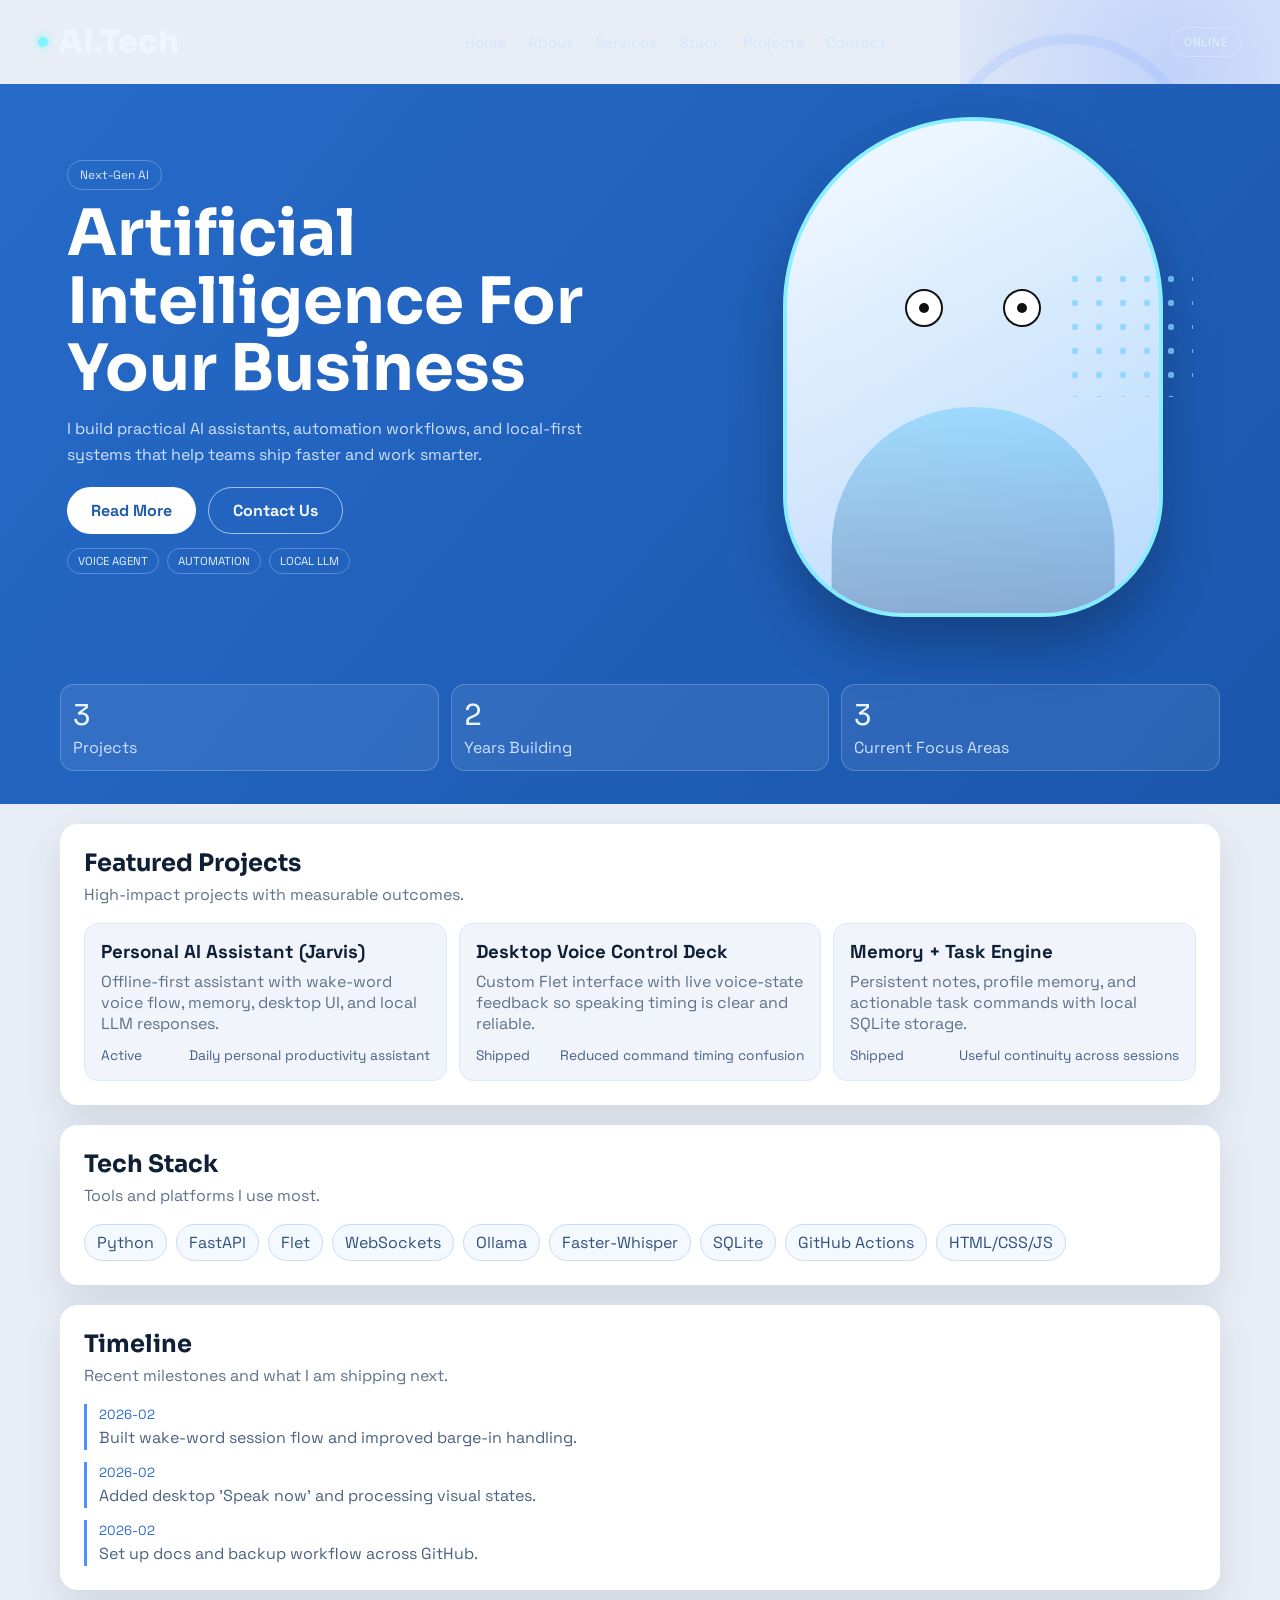
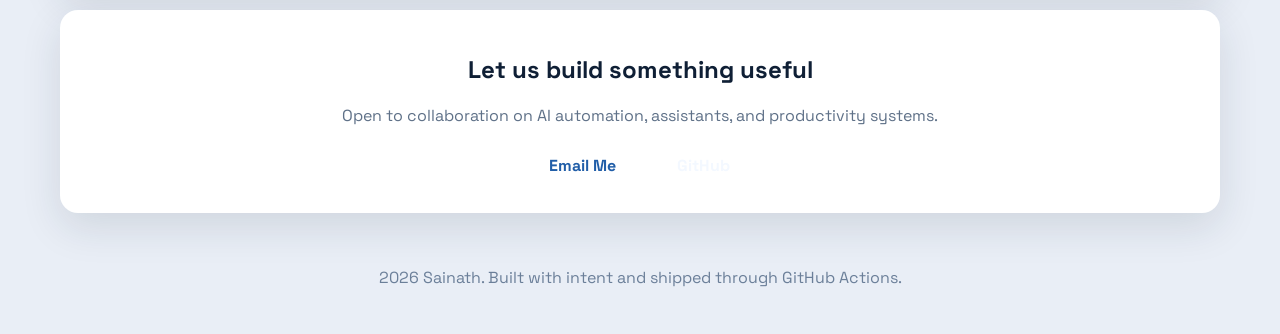
==== site/index.html @ de6d5972 "feat: restyle site with ai-landing hero and modern sections" ====
<!doctype html>
<html lang="en">
  <head>
    <meta charset="UTF-8" />
    <meta name="viewport" content="width=device-width, initial-scale=1.0" />
    <title>Sainath | Work Dashboard</title>
    <meta
      name="description"
      content="Portfolio and work dashboard for projects, skills, and current focus."
    />
    <link rel="preconnect" href="https://fonts.googleapis.com" />
    <link rel="preconnect" href="https://fonts.gstatic.com" crossorigin />
    <link
      href="https://fonts.googleapis.com/css2?family=Space+Grotesk:wght@400;500;700&family=Sora:wght@500;700;800&display=swap"
      rel="stylesheet"
    />
    <link rel="stylesheet" href="./styles.css" />
  </head>
  <body>
    <div class="hero-bg-shape shape-a"></div>
    <div class="hero-bg-shape shape-b"></div>
    <div class="hero-bg-ring ring-a"></div>
    <div class="hero-bg-ring ring-b"></div>

    <header class="topbar">
      <a class="brand" href="#home"><span class="dot"></span>AI.Tech</a>
      <nav>
        <a href="#home">Home</a>
        <a href="#stack">About</a>
        <a href="#projects">Services</a>
        <a href="#stack">Stack</a>
        <a href="#timeline">Projects</a>
        <a href="#contact">Contact</a>
      </nav>
      <div class="badge">ONLINE</div>
    </header>

    <main id="home">
      <section class="hero reveal">
        <div class="hero-copy-col">
          <p class="kicker">Next-Gen AI</p>
          <h1>Artificial Intelligence For Your Business</h1>
          <p class="hero-copy">
            I build practical AI assistants, automation workflows, and local-first systems
            that help teams ship faster and work smarter.
          </p>
          <div class="hero-actions">
            <a class="btn primary" href="#projects">Read More</a>
            <a class="btn ghost" href="#contact">Contact Us</a>
          </div>
          <div class="telemetry">
            <span>VOICE AGENT</span>
            <span>AUTOMATION</span>
            <span>LOCAL LLM</span>
          </div>
        </div>
        <div class="hero-visual">
          <div class="avatar-shell">
            <div class="avatar-glow"></div>
            <div class="avatar-core"></div>
            <div class="avatar-eye left"></div>
            <div class="avatar-eye right"></div>
          </div>
          <div class="hero-dots"></div>
        </div>
        <div class="hero-stats">
          <article>
            <span id="stat-projects">0</span>
            <p>Projects</p>
          </article>
          <article>
            <span id="stat-years">0</span>
            <p>Years Building</p>
          </article>
          <article>
            <span id="stat-focus">0</span>
            <p>Current Focus Areas</p>
          </article>
        </div>
      </section>

      <section id="projects" class="panel reveal">
        <div class="section-head">
          <h2>Featured Projects</h2>
          <p>High-impact projects with measurable outcomes.</p>
        </div>
        <div id="project-list" class="project-grid"></div>
      </section>

      <section id="stack" class="panel reveal">
        <div class="section-head">
          <h2>Tech Stack</h2>
          <p>Tools and platforms I use most.</p>
        </div>
        <div id="skill-list" class="chip-wrap"></div>
      </section>

      <section id="timeline" class="panel reveal">
        <div class="section-head">
          <h2>Timeline</h2>
          <p>Recent milestones and what I am shipping next.</p>
        </div>
        <div id="timeline-list" class="timeline"></div>
      </section>

      <section id="contact" class="panel contact reveal">
        <h2>Let us build something useful</h2>
        <p>
          Open to collaboration on AI automation, assistants, and productivity
          systems.
        </p>
        <div class="contact-actions">
          <a class="btn primary" href="mailto:you@example.com">Email Me</a>
          <a
            class="btn ghost"
            href="https://github.com/TheTechTrooper"
            target="_blank"
            rel="noreferrer"
            >GitHub</a
          >
        </div>
      </section>
    </main>

    <footer>
      <p>
        <span id="year"></span> Sainath. Built with intent and shipped through
        GitHub Actions.
      </p>
    </footer>

    <script src="./script.js"></script>
  </body>
</html>
---- site/styles.css ----
:root {
  --bg: #266bc9;
  --bg-deep: #1a56ac;
  --surface: #ffffff;
  --surface-soft: #f1f5fb;
  --text: #0f1f35;
  --text-on-hero: #eef5ff;
  --muted-on-hero: #cfe1ff;
  --line: rgba(255, 255, 255, 0.25);
  --primary: #7b5cff;
  --primary-2: #14d2ff;
}

* {
  box-sizing: border-box;
}

html,
body {
  margin: 0;
  padding: 0;
}

body {
  font-family: "Space Grotesk", sans-serif;
  color: var(--text);
  background: #e9eef6;
  overflow-x: hidden;
}

.hero-bg-shape,
.hero-bg-ring {
  position: absolute;
  pointer-events: none;
  z-index: 0;
}

.shape-a {
  width: 420px;
  height: 420px;
  top: -140px;
  right: -100px;
  background: radial-gradient(circle, rgba(132, 170, 255, 0.4), rgba(132, 170, 255, 0));
}

.shape-b {
  width: 320px;
  height: 320px;
  left: -120px;
  top: 120px;
  background: radial-gradient(circle, rgba(88, 139, 238, 0.35), rgba(88, 139, 238, 0));
}

.ring-a,
.ring-b {
  border: 10px solid rgba(128, 170, 255, 0.2);
  border-radius: 999px;
}

.ring-a {
  width: 260px;
  height: 260px;
  right: 80px;
  top: 34px;
}

.ring-b {
  width: 360px;
  height: 360px;
  left: 120px;
  top: 190px;
}

.topbar {
  position: relative;
  z-index: 3;
  width: min(1240px, 94vw);
  margin: 0 auto;
  padding: 22px 0;
  display: flex;
  justify-content: space-between;
  align-items: center;
  color: var(--text-on-hero);
}

.brand {
  color: var(--text-on-hero);
  text-decoration: none;
  font-family: "Sora", sans-serif;
  font-size: 2rem;
  font-weight: 800;
  display: inline-flex;
  align-items: center;
  gap: 10px;
}

.dot {
  width: 10px;
  height: 10px;
  border-radius: 50%;
  background: #7df4ff;
  box-shadow: 0 0 10px #7df4ff;
}

nav {
  display: flex;
  gap: 22px;
}

nav a {
  color: #d4e4ff;
  text-decoration: none;
  font-size: 0.96rem;
}

nav a:hover {
  color: #ffffff;
}

.badge {
  border: 1px solid var(--line);
  border-radius: 999px;
  color: #dff2ff;
  padding: 7px 12px;
  font-size: 0.73rem;
  letter-spacing: 0.8px;
}

main {
  position: relative;
  z-index: 1;
}

.hero {
  position: relative;
  background: linear-gradient(130deg, var(--bg), var(--bg-deep));
  min-height: 80vh;
  padding-bottom: 30px;
  overflow: hidden;
  display: grid;
  grid-template-columns: 1.1fr 0.9fr;
  gap: 20px;
  align-items: center;
}

.hero-copy-col {
  width: min(560px, 88vw);
  margin: 0 auto;
  justify-self: end;
  color: var(--text-on-hero);
}

.kicker {
  margin: 0 0 10px;
  display: inline-block;
  border: 1px solid var(--line);
  border-radius: 999px;
  padding: 6px 12px;
  font-size: 0.75rem;
  color: #dce9ff;
}

h1 {
  margin: 0 0 14px;
  font-family: "Sora", sans-serif;
  font-size: clamp(2.1rem, 5vw, 4rem);
  line-height: 1.05;
  color: #ffffff;
}

.hero-copy {
  margin: 0 0 20px;
  color: var(--muted-on-hero);
  line-height: 1.6;
}

.hero-actions {
  display: flex;
  gap: 12px;
  flex-wrap: wrap;
  margin-bottom: 14px;
}

.btn {
  text-decoration: none;
  border-radius: 999px;
  padding: 12px 24px;
  font-weight: 700;
  display: inline-flex;
  align-items: center;
  justify-content: center;
}

.btn.primary {
  background: #ffffff;
  color: #215ea8;
}

.btn.ghost {
  border: 1px solid rgba(255, 255, 255, 0.6);
  color: #f3f8ff;
}

.telemetry {
  display: flex;
  gap: 8px;
  flex-wrap: wrap;
}

.telemetry span {
  font-size: 0.72rem;
  border: 1px solid var(--line);
  border-radius: 999px;
  padding: 5px 10px;
  color: #e4efff;
}

.hero-visual {
  position: relative;
  width: min(520px, 92vw);
  height: 560px;
  justify-self: start;
  display: grid;
  place-items: center;
}

.avatar-shell {
  width: 380px;
  height: 500px;
  border-radius: 220px 220px 140px 140px;
  background: linear-gradient(180deg, #f6fbff, #dce9fb);
  border: 4px solid rgba(98, 237, 255, 0.7);
  box-shadow: 0 30px 50px rgba(12, 35, 69, 0.4);
  position: relative;
  overflow: hidden;
}

.avatar-glow {
  position: absolute;
  inset: 0;
  background: linear-gradient(130deg, rgba(255, 255, 255, 0), rgba(143, 201, 255, 0.45));
}

.avatar-core {
  position: absolute;
  left: 50%;
  transform: translateX(-50%);
  bottom: 0;
  width: 76%;
  height: 42%;
  border-radius: 140px 140px 0 0;
  background: linear-gradient(180deg, #4bc4ff, #2e5a95);
  opacity: 0.38;
}

.avatar-eye {
  position: absolute;
  top: 168px;
  width: 38px;
  height: 38px;
  border-radius: 50%;
  background: #ffffff;
  border: 2px solid #111;
}

.avatar-eye::after {
  content: "";
  position: absolute;
  left: 50%;
  top: 50%;
  width: 10px;
  height: 10px;
  transform: translate(-50%, -50%);
  border-radius: 50%;
  background: #111;
}

.avatar-eye.left {
  left: 118px;
}

.avatar-eye.right {
  right: 118px;
}

.hero-dots {
  position: absolute;
  right: 40px;
  top: 180px;
  width: 130px;
  height: 130px;
  background-image: radial-gradient(rgba(129, 210, 255, 0.75) 3px, transparent 3px);
  background-size: 24px 24px;
}

.hero-stats {
  grid-column: 1 / -1;
  width: min(1160px, 92vw);
  margin: 10px auto 0;
  display: grid;
  gap: 12px;
  grid-template-columns: repeat(3, minmax(0, 1fr));
}

.hero-stats article {
  background: rgba(255, 255, 255, 0.08);
  border: 1px solid rgba(255, 255, 255, 0.2);
  border-radius: 14px;
  padding: 12px;
  color: #ebf5ff;
}

.hero-stats span {
  font-size: 1.8rem;
  font-family: "Sora", sans-serif;
}

.hero-stats p {
  margin: 4px 0 0;
  color: #cde0ff;
}

.panel {
  width: min(1160px, 92vw);
  margin: 20px auto 0;
  background: var(--surface);
  border-radius: 18px;
  padding: 24px;
  box-shadow: 0 14px 40px rgba(24, 38, 58, 0.12);
}

.section-head h2 {
  margin: 0 0 6px;
  font-family: "Sora", sans-serif;
}

.section-head p {
  margin: 0 0 18px;
  color: #60728a;
}

.project-grid {
  display: grid;
  grid-template-columns: repeat(auto-fit, minmax(230px, 1fr));
  gap: 12px;
}

.project-card {
  border: 1px solid #dce8fb;
  border-radius: 14px;
  padding: 16px;
  background: var(--surface-soft);
}

.project-card h3 {
  margin: 0 0 8px;
}

.project-card p {
  margin: 0;
  color: #5f7188;
}

.meta-row {
  margin-top: 12px;
  display: flex;
  justify-content: space-between;
  gap: 8px;
  color: #446087;
  font-size: 0.86rem;
}

.chip-wrap {
  display: flex;
  flex-wrap: wrap;
  gap: 9px;
}

.chip {
  border: 1px solid #c9dbf7;
  background: #f4f8ff;
  color: #31527d;
  border-radius: 999px;
  padding: 7px 12px;
}

.timeline {
  display: grid;
  gap: 12px;
}

.timeline-item {
  border-left: 3px solid #4c93ff;
  padding: 2px 0 2px 12px;
}

.timeline-item .date {
  color: #2a6dcd;
  font-size: 0.83rem;
  margin-bottom: 4px;
}

.timeline-item p {
  margin: 0;
  color: #4d627f;
}

.contact {
  text-align: center;
}

.contact p {
  color: #5f7188;
}

.contact-actions {
  display: flex;
  justify-content: center;
  gap: 12px;
  flex-wrap: wrap;
}

footer {
  margin-top: 24px;
  text-align: center;
  color: #6b7f99;
  padding: 14px 10px 30px;
}

.reveal {
  opacity: 0;
  transform: translateY(12px);
  transition: opacity 0.45s ease, transform 0.45s ease;
}

.reveal.in {
  opacity: 1;
  transform: translateY(0);
}

@media (max-width: 1080px) {
  .hero {
    grid-template-columns: 1fr;
    padding-top: 20px;
  }

  .hero-copy-col {
    justify-self: center;
  }

  .hero-visual {
    justify-self: center;
    height: 420px;
  }

  .avatar-shell {
    width: 280px;
    height: 360px;
  }

  .avatar-eye {
    top: 118px;
    width: 30px;
    height: 30px;
  }

  .avatar-eye.left {
    left: 80px;
  }

  .avatar-eye.right {
    right: 80px;
  }
}

@media (max-width: 760px) {
  .topbar {
    flex-wrap: wrap;
    gap: 10px;
  }

  nav {
    flex-wrap: wrap;
    gap: 12px;
  }

  .brand {
    font-size: 1.5rem;
  }

  .hero-stats {
    grid-template-columns: 1fr;
  }
}
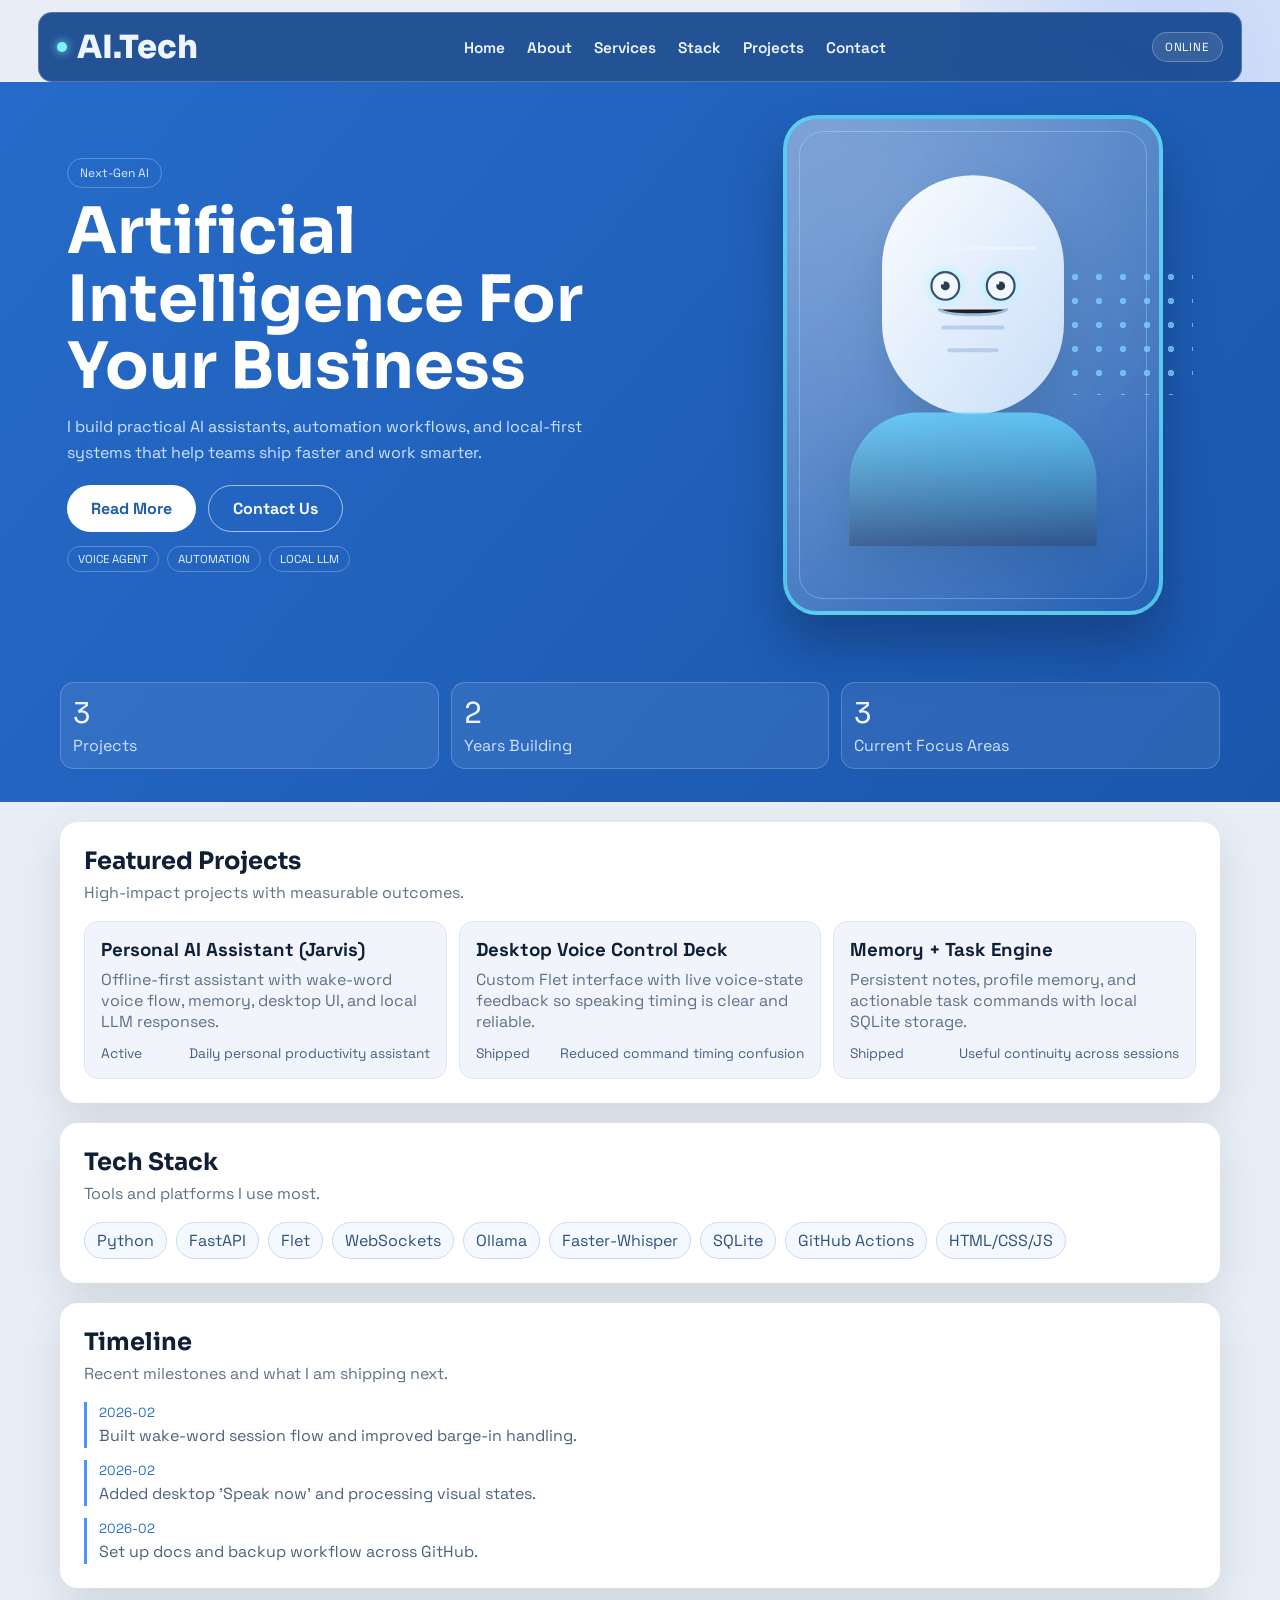
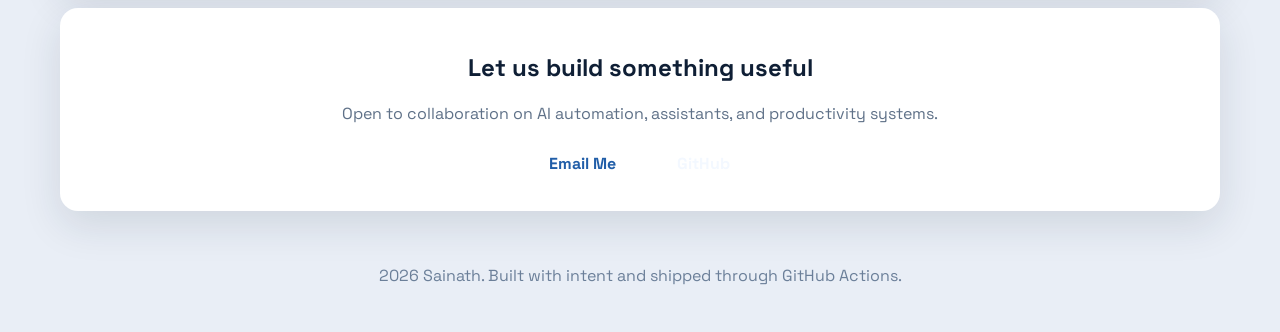
==== commit 4d9f767c: "feat: upgrade hero robot visual with detailed svg illustration" ====
--- a/site/index.html
+++ b/site/index.html
@@ -56,10 +56,50 @@
         </div>
         <div class="hero-visual">
           <div class="avatar-shell">
-            <div class="avatar-glow"></div>
-            <div class="avatar-core"></div>
-            <div class="avatar-eye left"></div>
-            <div class="avatar-eye right"></div>
+            <svg
+              class="robot-svg"
+              viewBox="0 0 360 460"
+              role="img"
+              aria-label="Futuristic robot face"
+            >
+              <defs>
+                <linearGradient id="headGrad" x1="0" y1="0" x2="1" y2="1">
+                  <stop offset="0%" stop-color="#f8fcff" />
+                  <stop offset="60%" stop-color="#d9e8fb" />
+                  <stop offset="100%" stop-color="#c5dbf7" />
+                </linearGradient>
+                <linearGradient id="neckGrad" x1="0" y1="0" x2="0" y2="1">
+                  <stop offset="0%" stop-color="#5bd2ff" stop-opacity="0.8" />
+                  <stop offset="100%" stop-color="#284e87" stop-opacity="0.95" />
+                </linearGradient>
+                <linearGradient id="accentGrad" x1="0" y1="0" x2="1" y2="0">
+                  <stop offset="0%" stop-color="#9df8ff" stop-opacity="0.9" />
+                  <stop offset="100%" stop-color="#66c9ff" stop-opacity="0.3" />
+                </linearGradient>
+                <radialGradient id="eyeGlow" cx="50%" cy="50%" r="50%">
+                  <stop offset="0%" stop-color="#8ef6ff" stop-opacity="1" />
+                  <stop offset="100%" stop-color="#8ef6ff" stop-opacity="0" />
+                </radialGradient>
+              </defs>
+
+              <rect x="88" y="38" width="184" height="242" rx="92" fill="url(#headGrad)" />
+              <path d="M124 278h112c38 0 69 31 69 69v66H55v-66c0-38 31-69 69-69z" fill="url(#neckGrad)" />
+              <path d="M125 80h110" stroke="url(#accentGrad)" stroke-width="6" stroke-linecap="round" />
+              <path d="M118 112h124" stroke="#e9f3ff" stroke-width="3" stroke-linecap="round" />
+              <path d="M150 192h60" stroke="#adc8ea" stroke-width="4" stroke-linecap="round" />
+              <path d="M156 215h48" stroke="#adc8ea" stroke-width="4" stroke-linecap="round" />
+
+              <circle cx="152" cy="150" r="24" fill="url(#eyeGlow)" />
+              <circle cx="208" cy="150" r="24" fill="url(#eyeGlow)" />
+              <circle cx="152" cy="150" r="14" fill="#eef6ff" stroke="#1f3554" stroke-width="2.2" />
+              <circle cx="208" cy="150" r="14" fill="#eef6ff" stroke="#1f3554" stroke-width="2.2" />
+              <circle cx="152" cy="150" r="4.5" fill="#0f1f35" />
+              <circle cx="208" cy="150" r="4.5" fill="#0f1f35" />
+              <circle cx="149" cy="147" r="1.6" fill="#ffffff" />
+              <circle cx="205" cy="147" r="1.6" fill="#ffffff" />
+
+              <path d="M146 174c10 7 58 7 68 0" stroke="#93b2da" stroke-width="3" stroke-linecap="round" />
+            </svg>
           </div>
           <div class="hero-dots"></div>
         </div>
--- a/site/styles.css
+++ b/site/styles.css
@@ -75,12 +75,16 @@
   position: relative;
   z-index: 3;
   width: min(1240px, 94vw);
-  margin: 0 auto;
-  padding: 22px 0;
+  margin: 12px auto 0;
+  padding: 14px 18px;
   display: flex;
   justify-content: space-between;
   align-items: center;
   color: var(--text-on-hero);
+  background: rgba(18, 69, 141, 0.92);
+  border: 1px solid rgba(255, 255, 255, 0.22);
+  border-radius: 14px;
+  backdrop-filter: blur(6px);
 }
 
 .brand {
@@ -108,19 +112,22 @@
 }
 
 nav a {
-  color: #d4e4ff;
+  color: #eef5ff;
   text-decoration: none;
   font-size: 0.96rem;
+  font-weight: 600;
 }
 
 nav a:hover {
   color: #ffffff;
+  text-shadow: 0 0 8px rgba(255, 255, 255, 0.45);
 }
 
 .badge {
   border: 1px solid var(--line);
   border-radius: 999px;
-  color: #dff2ff;
+  color: #ffffff;
+  background: rgba(255, 255, 255, 0.1);
   padding: 7px 12px;
   font-size: 0.73rem;
   letter-spacing: 0.8px;
@@ -227,60 +234,39 @@
 .avatar-shell {
   width: 380px;
   height: 500px;
-  border-radius: 220px 220px 140px 140px;
-  background: linear-gradient(180deg, #f6fbff, #dce9fb);
+  border-radius: 34px;
+  background: radial-gradient(circle at 30% 20%, rgba(255, 255, 255, 0.18), rgba(255, 255, 255, 0)),
+    linear-gradient(160deg, rgba(255, 255, 255, 0.14), rgba(255, 255, 255, 0.04));
   border: 4px solid rgba(98, 237, 255, 0.7);
   box-shadow: 0 30px 50px rgba(12, 35, 69, 0.4);
   position: relative;
   overflow: hidden;
-}
-
-.avatar-glow {
+  backdrop-filter: blur(3px);
+}
+
+.avatar-shell::before {
+  content: "";
+  position: absolute;
+  inset: 12px;
+  border-radius: 24px;
+  border: 1px solid rgba(158, 224, 255, 0.36);
+  pointer-events: none;
+}
+
+.avatar-shell::after {
+  content: "";
   position: absolute;
   inset: 0;
-  background: linear-gradient(130deg, rgba(255, 255, 255, 0), rgba(143, 201, 255, 0.45));
-}
-
-.avatar-core {
+  background: linear-gradient(120deg, rgba(255, 255, 255, 0.22), rgba(255, 255, 255, 0));
+  pointer-events: none;
+}
+
+.robot-svg {
   position: absolute;
-  left: 50%;
-  transform: translateX(-50%);
-  bottom: 0;
-  width: 76%;
-  height: 42%;
-  border-radius: 140px 140px 0 0;
-  background: linear-gradient(180deg, #4bc4ff, #2e5a95);
-  opacity: 0.38;
-}
-
-.avatar-eye {
-  position: absolute;
-  top: 168px;
-  width: 38px;
-  height: 38px;
-  border-radius: 50%;
-  background: #ffffff;
-  border: 2px solid #111;
-}
-
-.avatar-eye::after {
-  content: "";
-  position: absolute;
-  left: 50%;
-  top: 50%;
-  width: 10px;
-  height: 10px;
-  transform: translate(-50%, -50%);
-  border-radius: 50%;
-  background: #111;
-}
-
-.avatar-eye.left {
-  left: 118px;
-}
-
-.avatar-eye.right {
-  right: 118px;
+  inset: 8px;
+  width: calc(100% - 16px);
+  height: calc(100% - 16px);
+  filter: drop-shadow(0 18px 22px rgba(16, 63, 107, 0.28));
 }
 
 .hero-dots {
@@ -457,20 +443,6 @@
     width: 280px;
     height: 360px;
   }
-
-  .avatar-eye {
-    top: 118px;
-    width: 30px;
-    height: 30px;
-  }
-
-  .avatar-eye.left {
-    left: 80px;
-  }
-
-  .avatar-eye.right {
-    right: 80px;
-  }
 }
 
 @media (max-width: 760px) {
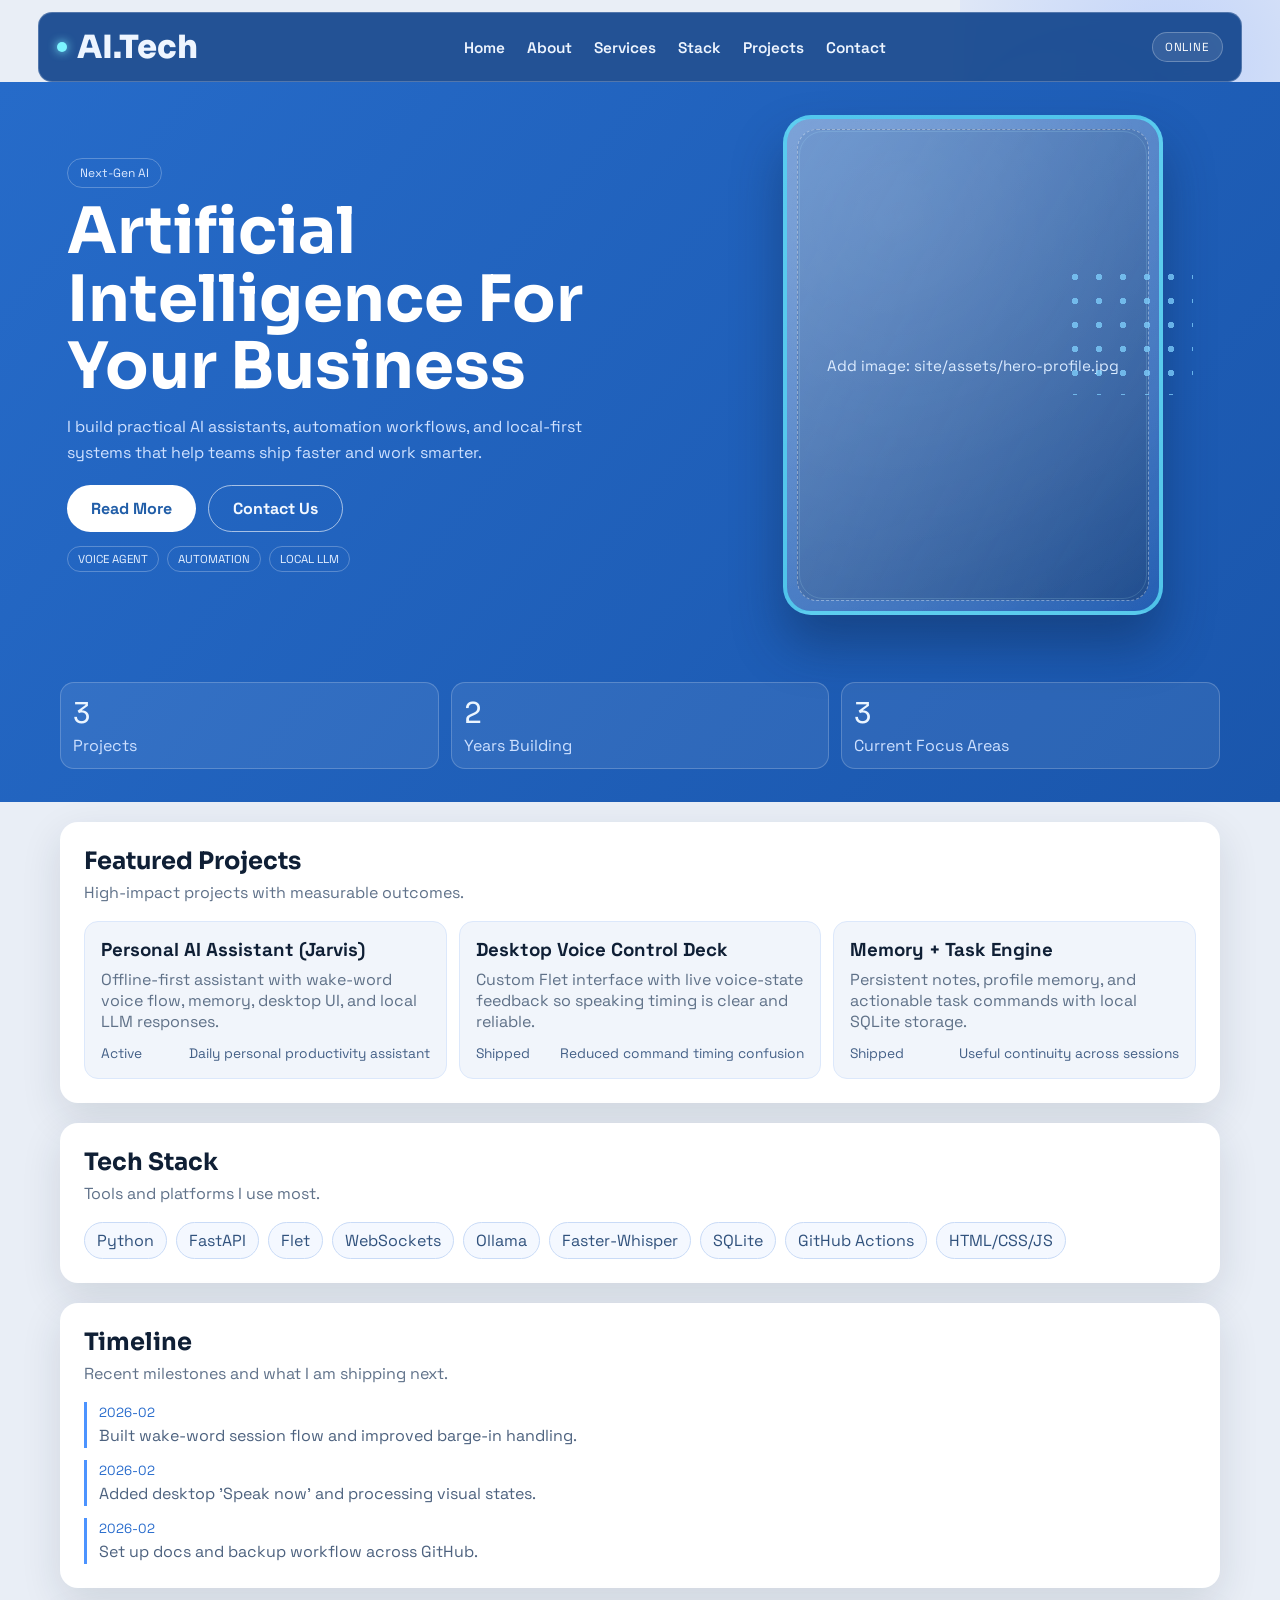
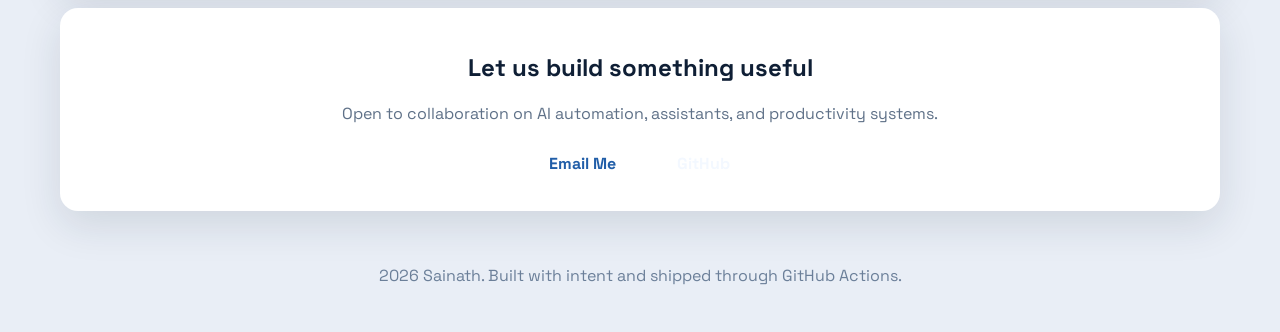
==== commit 363d7582: "feat: support real hero portrait image with graceful fallback" ====
--- a/site/index.html
+++ b/site/index.html
@@ -55,51 +55,14 @@
           </div>
         </div>
         <div class="hero-visual">
-          <div class="avatar-shell">
-            <svg
-              class="robot-svg"
-              viewBox="0 0 360 460"
-              role="img"
-              aria-label="Futuristic robot face"
-            >
-              <defs>
-                <linearGradient id="headGrad" x1="0" y1="0" x2="1" y2="1">
-                  <stop offset="0%" stop-color="#f8fcff" />
-                  <stop offset="60%" stop-color="#d9e8fb" />
-                  <stop offset="100%" stop-color="#c5dbf7" />
-                </linearGradient>
-                <linearGradient id="neckGrad" x1="0" y1="0" x2="0" y2="1">
-                  <stop offset="0%" stop-color="#5bd2ff" stop-opacity="0.8" />
-                  <stop offset="100%" stop-color="#284e87" stop-opacity="0.95" />
-                </linearGradient>
-                <linearGradient id="accentGrad" x1="0" y1="0" x2="1" y2="0">
-                  <stop offset="0%" stop-color="#9df8ff" stop-opacity="0.9" />
-                  <stop offset="100%" stop-color="#66c9ff" stop-opacity="0.3" />
-                </linearGradient>
-                <radialGradient id="eyeGlow" cx="50%" cy="50%" r="50%">
-                  <stop offset="0%" stop-color="#8ef6ff" stop-opacity="1" />
-                  <stop offset="100%" stop-color="#8ef6ff" stop-opacity="0" />
-                </radialGradient>
-              </defs>
-
-              <rect x="88" y="38" width="184" height="242" rx="92" fill="url(#headGrad)" />
-              <path d="M124 278h112c38 0 69 31 69 69v66H55v-66c0-38 31-69 69-69z" fill="url(#neckGrad)" />
-              <path d="M125 80h110" stroke="url(#accentGrad)" stroke-width="6" stroke-linecap="round" />
-              <path d="M118 112h124" stroke="#e9f3ff" stroke-width="3" stroke-linecap="round" />
-              <path d="M150 192h60" stroke="#adc8ea" stroke-width="4" stroke-linecap="round" />
-              <path d="M156 215h48" stroke="#adc8ea" stroke-width="4" stroke-linecap="round" />
-
-              <circle cx="152" cy="150" r="24" fill="url(#eyeGlow)" />
-              <circle cx="208" cy="150" r="24" fill="url(#eyeGlow)" />
-              <circle cx="152" cy="150" r="14" fill="#eef6ff" stroke="#1f3554" stroke-width="2.2" />
-              <circle cx="208" cy="150" r="14" fill="#eef6ff" stroke="#1f3554" stroke-width="2.2" />
-              <circle cx="152" cy="150" r="4.5" fill="#0f1f35" />
-              <circle cx="208" cy="150" r="4.5" fill="#0f1f35" />
-              <circle cx="149" cy="147" r="1.6" fill="#ffffff" />
-              <circle cx="205" cy="147" r="1.6" fill="#ffffff" />
-
-              <path d="M146 174c10 7 58 7 68 0" stroke="#93b2da" stroke-width="3" stroke-linecap="round" />
-            </svg>
+          <div class="avatar-shell profile-shell">
+            <img
+              class="profile-image"
+              src="./assets/hero-profile.jpg"
+              alt="Futuristic profile portrait"
+              onerror="this.style.display='none'; this.nextElementSibling.style.display='grid';"
+            />
+            <div class="profile-fallback">Add image: site/assets/hero-profile.jpg</div>
           </div>
           <div class="hero-dots"></div>
         </div>
--- a/site/styles.css
+++ b/site/styles.css
@@ -261,12 +261,33 @@
   pointer-events: none;
 }
 
-.robot-svg {
-  position: absolute;
-  inset: 8px;
-  width: calc(100% - 16px);
-  height: calc(100% - 16px);
-  filter: drop-shadow(0 18px 22px rgba(16, 63, 107, 0.28));
+.profile-shell {
+  border-radius: 28px;
+}
+
+.profile-image {
+  position: absolute;
+  inset: 10px;
+  width: calc(100% - 20px);
+  height: calc(100% - 20px);
+  border-radius: 20px;
+  object-fit: cover;
+  object-position: center;
+  box-shadow: inset 0 0 0 1px rgba(255, 255, 255, 0.24);
+}
+
+.profile-fallback {
+  position: absolute;
+  inset: 10px;
+  border-radius: 20px;
+  display: none;
+  place-items: center;
+  text-align: center;
+  padding: 14px;
+  color: #d7e9ff;
+  font-size: 0.95rem;
+  border: 1px dashed rgba(255, 255, 255, 0.36);
+  background: linear-gradient(140deg, rgba(58, 112, 183, 0.45), rgba(26, 55, 98, 0.45));
 }
 
 .hero-dots {
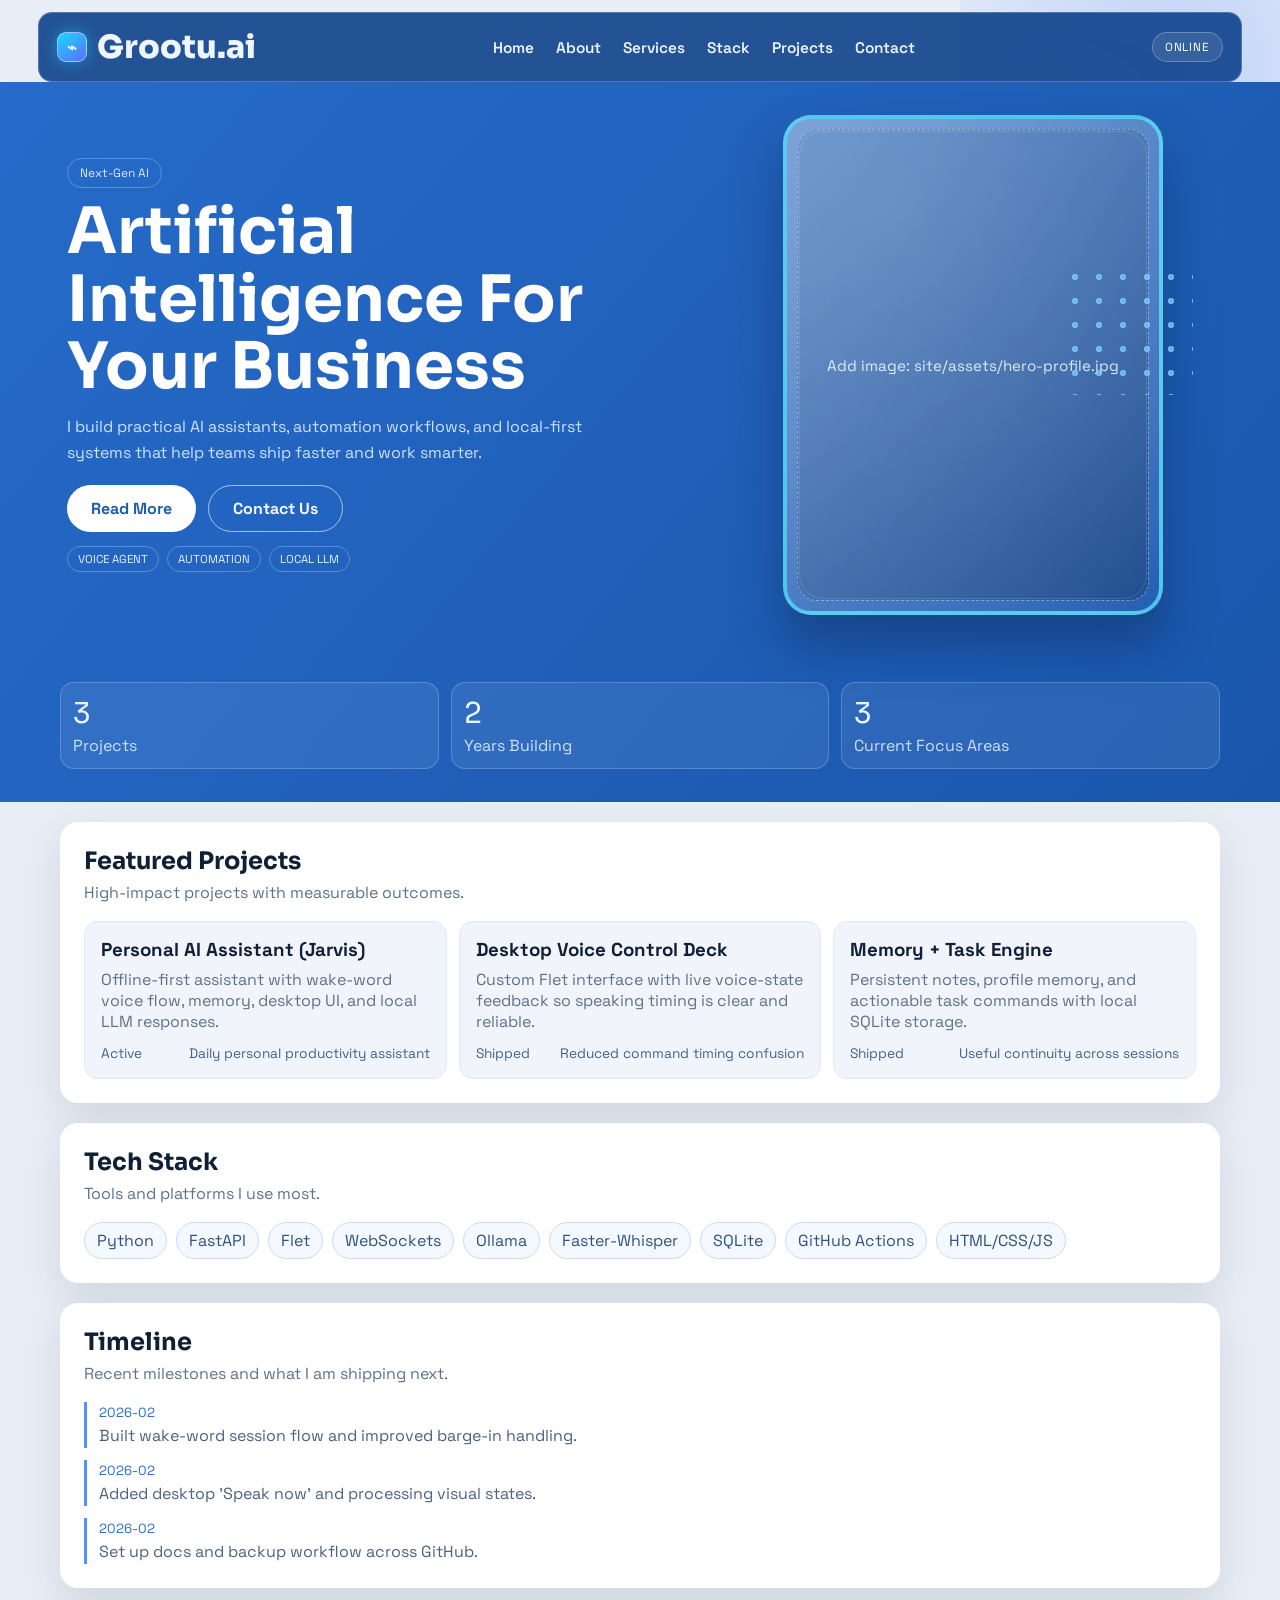
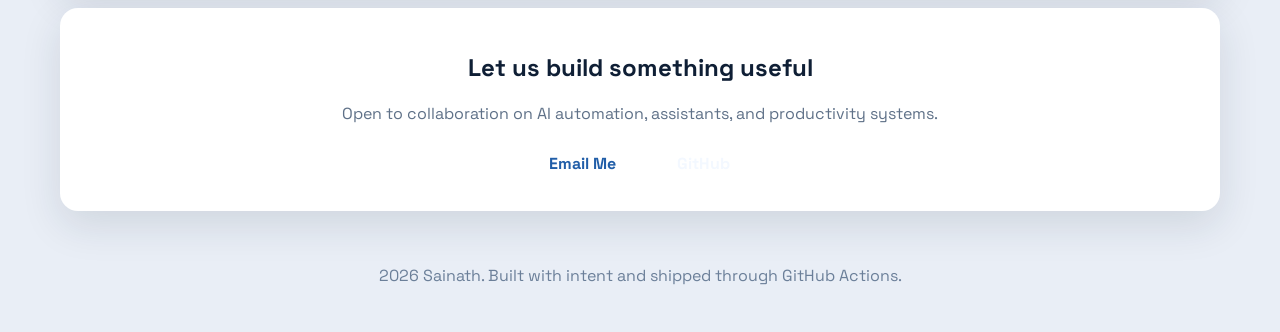
==== commit 668e6376: "brand: rename AI.Tech to Grootu.ai with technical icon style" ====
--- a/site/index.html
+++ b/site/index.html
@@ -3,7 +3,7 @@
   <head>
     <meta charset="UTF-8" />
     <meta name="viewport" content="width=device-width, initial-scale=1.0" />
-    <title>Sainath | Work Dashboard</title>
+    <title>Grootu.ai | AI Systems</title>
     <meta
       name="description"
       content="Portfolio and work dashboard for projects, skills, and current focus."
@@ -23,7 +23,7 @@
     <div class="hero-bg-ring ring-b"></div>
 
     <header class="topbar">
-      <a class="brand" href="#home"><span class="dot"></span>AI.Tech</a>
+      <a class="brand" href="#home"><span class="brand-icon">⌁</span>Grootu.ai</a>
       <nav>
         <a href="#home">Home</a>
         <a href="#stack">About</a>
--- a/site/styles.css
+++ b/site/styles.css
@@ -98,12 +98,18 @@
   gap: 10px;
 }
 
-.dot {
-  width: 10px;
-  height: 10px;
-  border-radius: 50%;
-  background: #7df4ff;
-  box-shadow: 0 0 10px #7df4ff;
+.brand-icon {
+  width: 30px;
+  height: 30px;
+  border-radius: 9px;
+  display: inline-grid;
+  place-items: center;
+  font-size: 1rem;
+  font-weight: 800;
+  color: #eaffff;
+  background: linear-gradient(145deg, #18d9ff, #5f6bff);
+  border: 1px solid rgba(255, 255, 255, 0.45);
+  box-shadow: 0 0 16px rgba(24, 217, 255, 0.45);
 }
 
 nav {
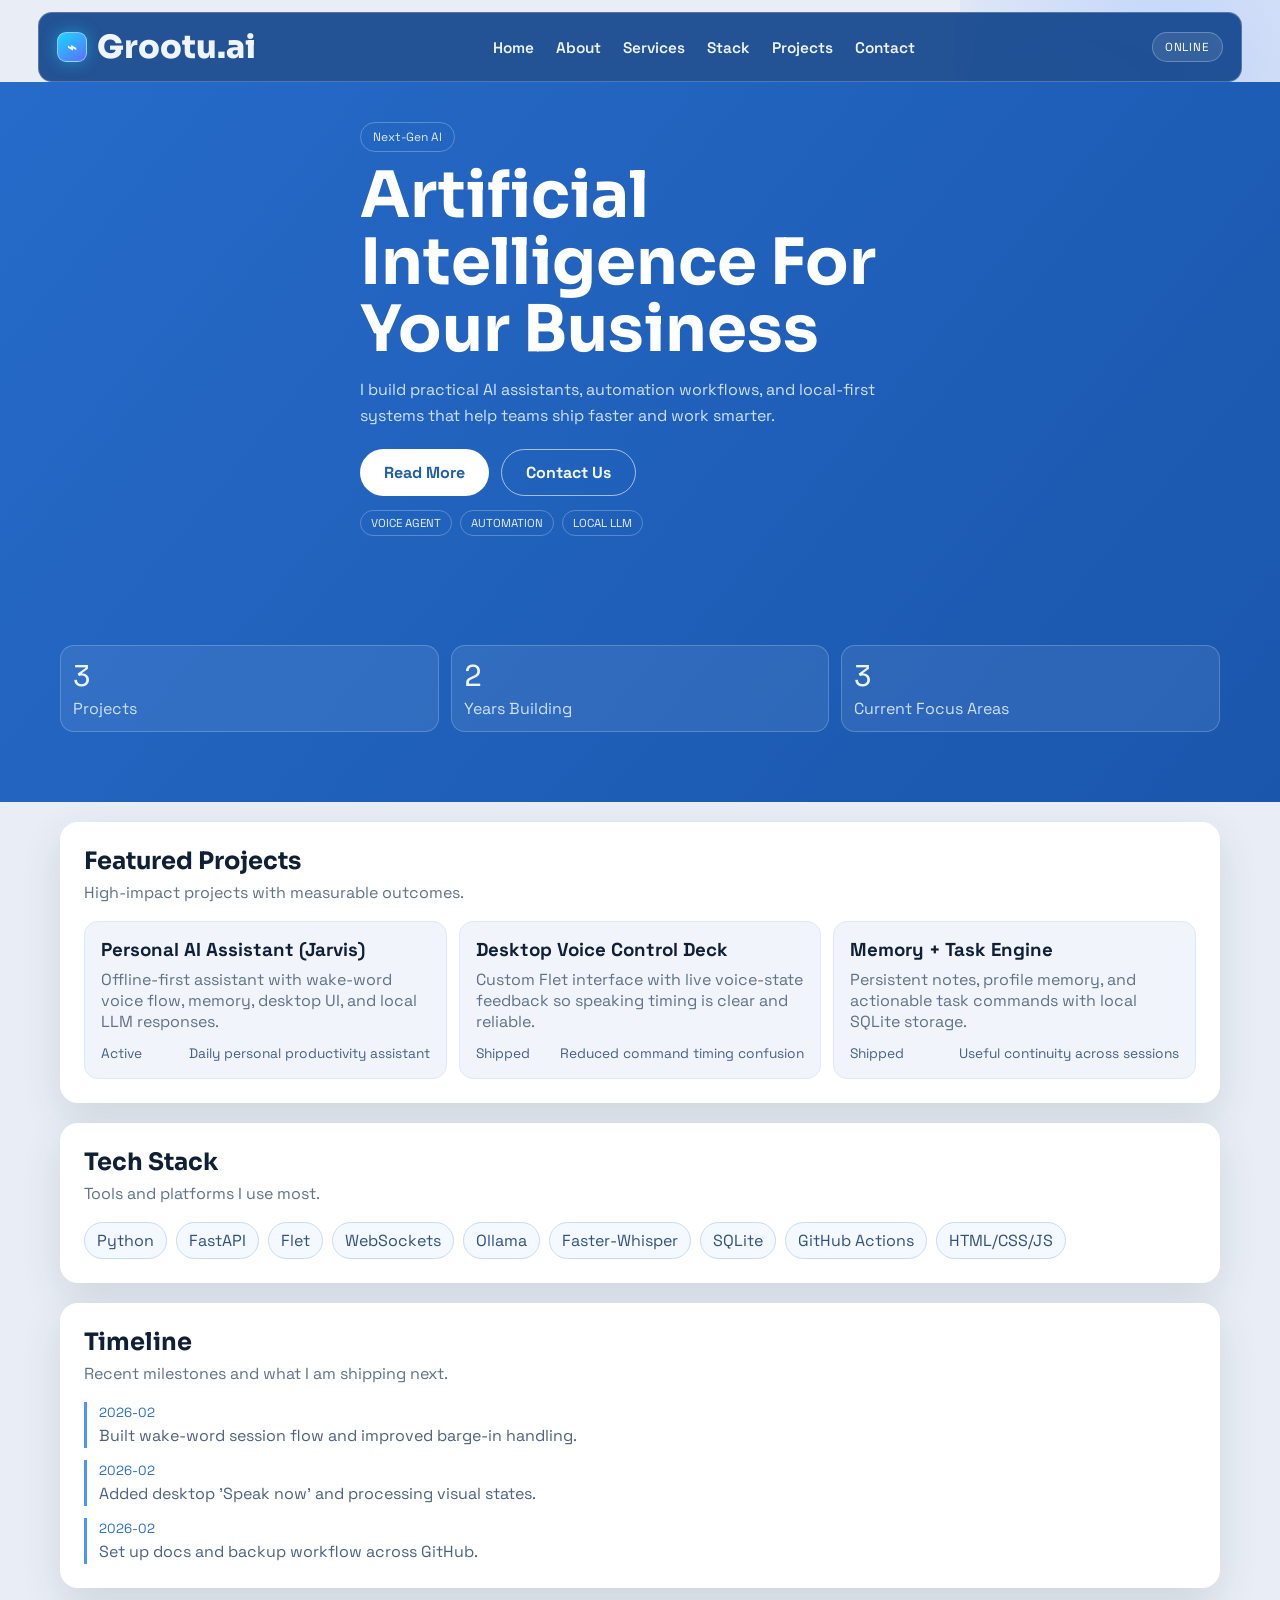
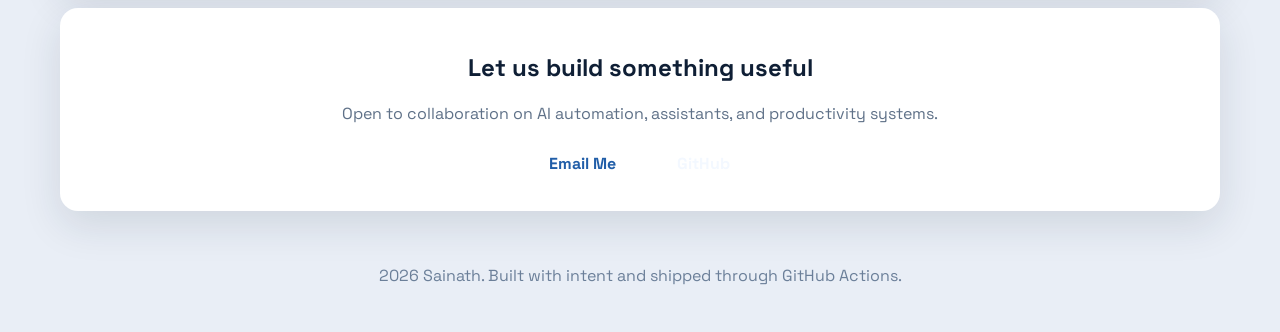
==== commit 36660e6e: "style: remove hero image section and keep plain layout" ====
--- a/site/index.html
+++ b/site/index.html
@@ -53,18 +53,6 @@
             <span>AUTOMATION</span>
             <span>LOCAL LLM</span>
           </div>
-        </div>
-        <div class="hero-visual">
-          <div class="avatar-shell profile-shell">
-            <img
-              class="profile-image"
-              src="./assets/hero-profile.jpg"
-              alt="Futuristic profile portrait"
-              onerror="this.style.display='none'; this.nextElementSibling.style.display='grid';"
-            />
-            <div class="profile-fallback">Add image: site/assets/hero-profile.jpg</div>
-          </div>
-          <div class="hero-dots"></div>
         </div>
         <div class="hero-stats">
           <article>
--- a/site/styles.css
+++ b/site/styles.css
@@ -151,7 +151,7 @@
   padding-bottom: 30px;
   overflow: hidden;
   display: grid;
-  grid-template-columns: 1.1fr 0.9fr;
+  grid-template-columns: 1fr;
   gap: 20px;
   align-items: center;
 }
@@ -159,7 +159,7 @@
 .hero-copy-col {
   width: min(560px, 88vw);
   margin: 0 auto;
-  justify-self: end;
+  justify-self: center;
   color: var(--text-on-hero);
 }
 
@@ -226,84 +226,6 @@
   border-radius: 999px;
   padding: 5px 10px;
   color: #e4efff;
-}
-
-.hero-visual {
-  position: relative;
-  width: min(520px, 92vw);
-  height: 560px;
-  justify-self: start;
-  display: grid;
-  place-items: center;
-}
-
-.avatar-shell {
-  width: 380px;
-  height: 500px;
-  border-radius: 34px;
-  background: radial-gradient(circle at 30% 20%, rgba(255, 255, 255, 0.18), rgba(255, 255, 255, 0)),
-    linear-gradient(160deg, rgba(255, 255, 255, 0.14), rgba(255, 255, 255, 0.04));
-  border: 4px solid rgba(98, 237, 255, 0.7);
-  box-shadow: 0 30px 50px rgba(12, 35, 69, 0.4);
-  position: relative;
-  overflow: hidden;
-  backdrop-filter: blur(3px);
-}
-
-.avatar-shell::before {
-  content: "";
-  position: absolute;
-  inset: 12px;
-  border-radius: 24px;
-  border: 1px solid rgba(158, 224, 255, 0.36);
-  pointer-events: none;
-}
-
-.avatar-shell::after {
-  content: "";
-  position: absolute;
-  inset: 0;
-  background: linear-gradient(120deg, rgba(255, 255, 255, 0.22), rgba(255, 255, 255, 0));
-  pointer-events: none;
-}
-
-.profile-shell {
-  border-radius: 28px;
-}
-
-.profile-image {
-  position: absolute;
-  inset: 10px;
-  width: calc(100% - 20px);
-  height: calc(100% - 20px);
-  border-radius: 20px;
-  object-fit: cover;
-  object-position: center;
-  box-shadow: inset 0 0 0 1px rgba(255, 255, 255, 0.24);
-}
-
-.profile-fallback {
-  position: absolute;
-  inset: 10px;
-  border-radius: 20px;
-  display: none;
-  place-items: center;
-  text-align: center;
-  padding: 14px;
-  color: #d7e9ff;
-  font-size: 0.95rem;
-  border: 1px dashed rgba(255, 255, 255, 0.36);
-  background: linear-gradient(140deg, rgba(58, 112, 183, 0.45), rgba(26, 55, 98, 0.45));
-}
-
-.hero-dots {
-  position: absolute;
-  right: 40px;
-  top: 180px;
-  width: 130px;
-  height: 130px;
-  background-image: radial-gradient(rgba(129, 210, 255, 0.75) 3px, transparent 3px);
-  background-size: 24px 24px;
 }
 
 .hero-stats {
@@ -453,22 +375,7 @@
 
 @media (max-width: 1080px) {
   .hero {
-    grid-template-columns: 1fr;
     padding-top: 20px;
-  }
-
-  .hero-copy-col {
-    justify-self: center;
-  }
-
-  .hero-visual {
-    justify-self: center;
-    height: 420px;
-  }
-
-  .avatar-shell {
-    width: 280px;
-    height: 360px;
   }
 }
 
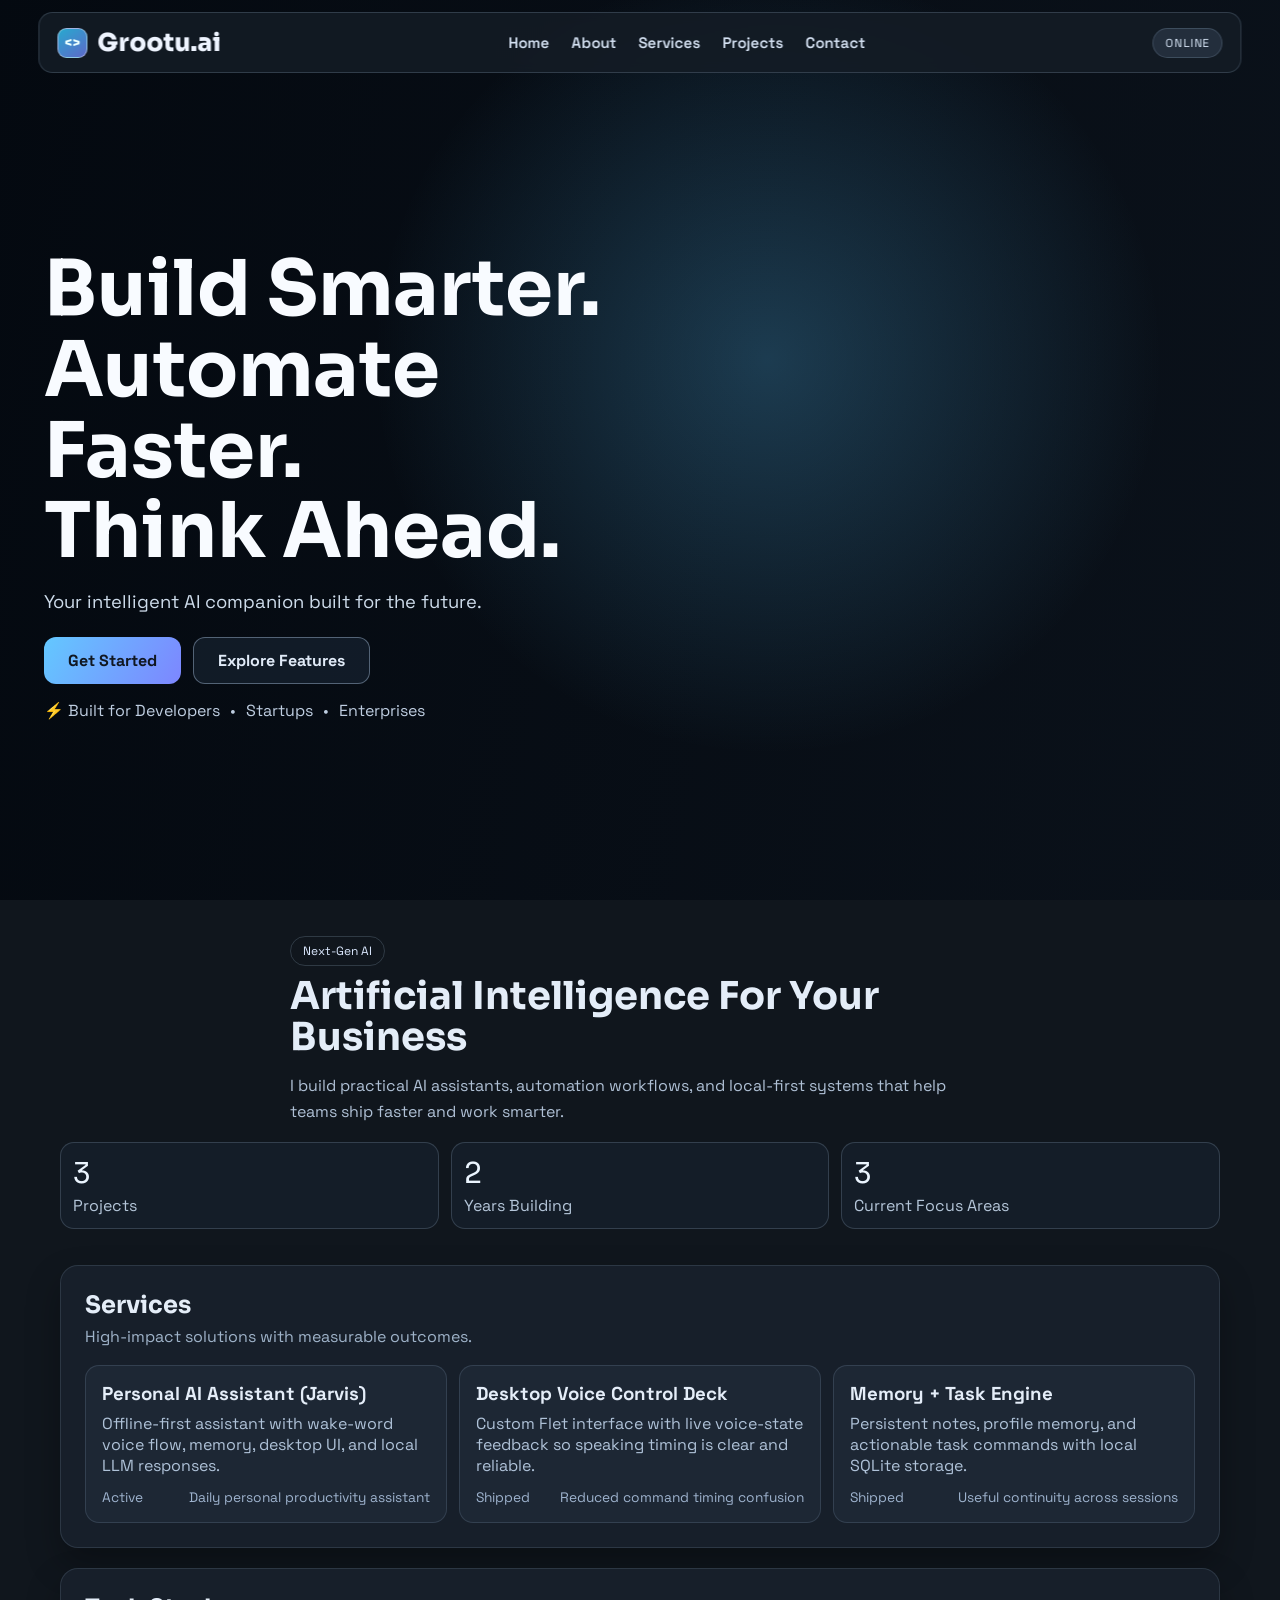
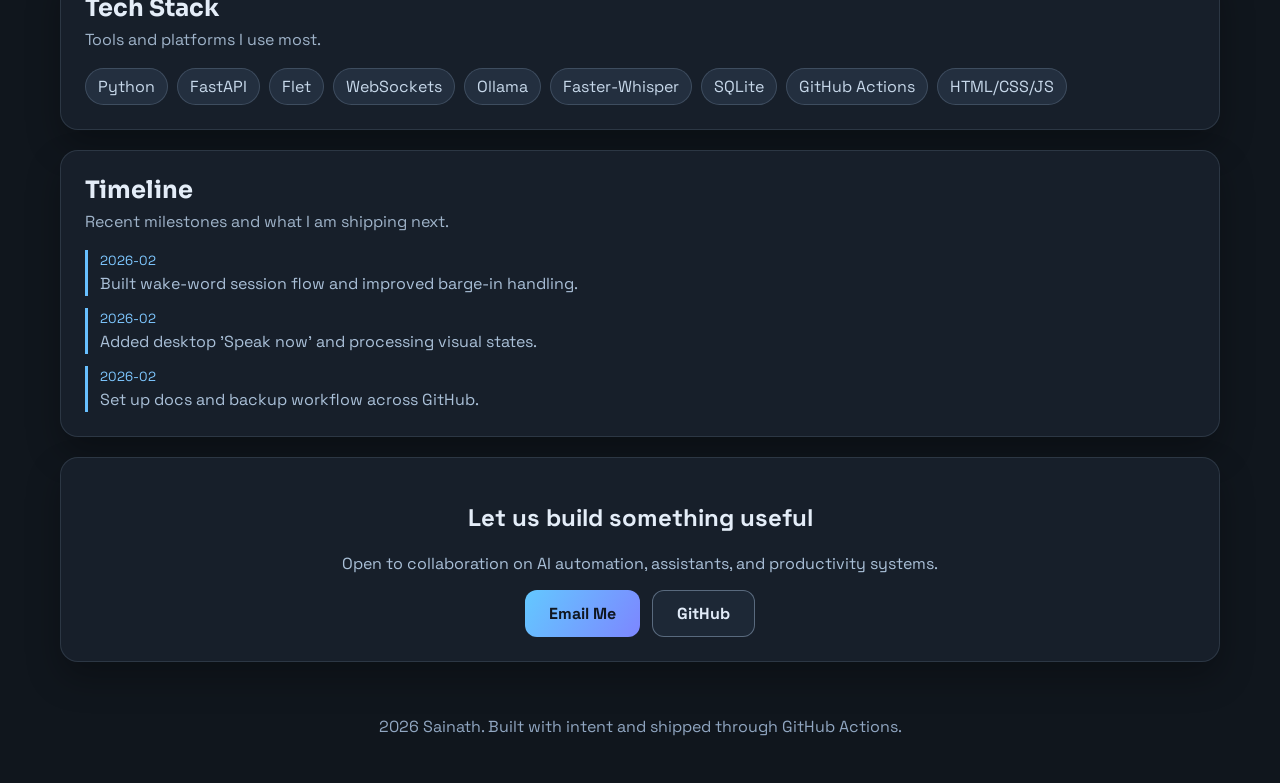
==== commit 9003955d: "feat: add dedicated start landing page with home/services CTA routing" ====
--- a/site/index.html
+++ b/site/index.html
@@ -4,10 +4,7 @@
     <meta charset="UTF-8" />
     <meta name="viewport" content="width=device-width, initial-scale=1.0" />
     <title>Grootu.ai | AI Systems</title>
-    <meta
-      name="description"
-      content="Portfolio and work dashboard for projects, skills, and current focus."
-    />
+    <meta name="description" content="Grootu.ai landing page and services." />
     <link rel="preconnect" href="https://fonts.googleapis.com" />
     <link rel="preconnect" href="https://fonts.gstatic.com" crossorigin />
     <link
@@ -17,26 +14,41 @@
     <link rel="stylesheet" href="./styles.css" />
   </head>
   <body>
-    <div class="hero-bg-shape shape-a"></div>
-    <div class="hero-bg-shape shape-b"></div>
-    <div class="hero-bg-ring ring-a"></div>
-    <div class="hero-bg-ring ring-b"></div>
-
     <header class="topbar">
-      <a class="brand" href="#home"><span class="brand-icon">⌁</span>Grootu.ai</a>
+      <a class="brand" href="#start"><span class="brand-icon">&lt;&gt;</span>Grootu.ai</a>
       <nav>
         <a href="#home">Home</a>
         <a href="#stack">About</a>
-        <a href="#projects">Services</a>
-        <a href="#stack">Stack</a>
+        <a href="#services">Services</a>
         <a href="#timeline">Projects</a>
         <a href="#contact">Contact</a>
       </nav>
       <div class="badge">ONLINE</div>
     </header>
 
-    <main id="home">
-      <section class="hero reveal">
+    <main>
+      <section id="start" class="landing reveal">
+        <div class="landing-overlay"></div>
+        <div class="landing-copy">
+          <h1>
+            Build Smarter.<br />
+            Automate Faster.<br />
+            Think Ahead.
+          </h1>
+          <p>Your intelligent AI companion built for the future.</p>
+          <div class="hero-actions">
+            <a class="btn primary" href="#home">Get Started</a>
+            <a class="btn ghost" href="#services">Explore Features</a>
+          </div>
+          <div class="landing-meta">
+            <span>&#9889; Built for Developers</span>
+            <span>Startups</span>
+            <span>Enterprises</span>
+          </div>
+        </div>
+      </section>
+
+      <section id="home" class="hero reveal">
         <div class="hero-copy-col">
           <p class="kicker">Next-Gen AI</p>
           <h1>Artificial Intelligence For Your Business</h1>
@@ -44,15 +56,6 @@
             I build practical AI assistants, automation workflows, and local-first systems
             that help teams ship faster and work smarter.
           </p>
-          <div class="hero-actions">
-            <a class="btn primary" href="#projects">Read More</a>
-            <a class="btn ghost" href="#contact">Contact Us</a>
-          </div>
-          <div class="telemetry">
-            <span>VOICE AGENT</span>
-            <span>AUTOMATION</span>
-            <span>LOCAL LLM</span>
-          </div>
         </div>
         <div class="hero-stats">
           <article>
@@ -70,10 +73,10 @@
         </div>
       </section>
 
-      <section id="projects" class="panel reveal">
+      <section id="services" class="panel reveal">
         <div class="section-head">
-          <h2>Featured Projects</h2>
-          <p>High-impact projects with measurable outcomes.</p>
+          <h2>Services</h2>
+          <p>High-impact solutions with measurable outcomes.</p>
         </div>
         <div id="project-list" class="project-grid"></div>
       </section>
@@ -96,17 +99,10 @@
 
       <section id="contact" class="panel contact reveal">
         <h2>Let us build something useful</h2>
-        <p>
-          Open to collaboration on AI automation, assistants, and productivity
-          systems.
-        </p>
+        <p>Open to collaboration on AI automation, assistants, and productivity systems.</p>
         <div class="contact-actions">
           <a class="btn primary" href="mailto:you@example.com">Email Me</a>
-          <a
-            class="btn ghost"
-            href="https://github.com/TheTechTrooper"
-            target="_blank"
-            rel="noreferrer"
+          <a class="btn ghost" href="https://github.com/TheTechTrooper" target="_blank" rel="noreferrer"
             >GitHub</a
           >
         </div>
@@ -114,10 +110,7 @@
     </main>
 
     <footer>
-      <p>
-        <span id="year"></span> Sainath. Built with intent and shipped through
-        GitHub Actions.
-      </p>
+      <p><span id="year"></span> Sainath. Built with intent and shipped through GitHub Actions.</p>
     </footer>
 
     <script src="./script.js"></script>
--- a/site/styles.css
+++ b/site/styles.css
@@ -1,14 +1,12 @@
 :root {
-  --bg: #266bc9;
-  --bg-deep: #1a56ac;
-  --surface: #ffffff;
-  --surface-soft: #f1f5fb;
-  --text: #0f1f35;
-  --text-on-hero: #eef5ff;
-  --muted-on-hero: #cfe1ff;
-  --line: rgba(255, 255, 255, 0.25);
-  --primary: #7b5cff;
-  --primary-2: #14d2ff;
+  --bg: #0f151d;
+  --surface: #171f2a;
+  --surface-soft: #1d2734;
+  --text: #e4edf8;
+  --muted: #afc0d5;
+  --line: rgba(172, 197, 225, 0.2);
+  --primary: #63c8ff;
+  --primary-2: #7d86ff;
 }
 
 * {
@@ -24,74 +22,31 @@
 body {
   font-family: "Space Grotesk", sans-serif;
   color: var(--text);
-  background: #e9eef6;
-  overflow-x: hidden;
-}
-
-.hero-bg-shape,
-.hero-bg-ring {
-  position: absolute;
-  pointer-events: none;
-  z-index: 0;
-}
-
-.shape-a {
-  width: 420px;
-  height: 420px;
-  top: -140px;
-  right: -100px;
-  background: radial-gradient(circle, rgba(132, 170, 255, 0.4), rgba(132, 170, 255, 0));
-}
-
-.shape-b {
-  width: 320px;
-  height: 320px;
-  left: -120px;
-  top: 120px;
-  background: radial-gradient(circle, rgba(88, 139, 238, 0.35), rgba(88, 139, 238, 0));
-}
-
-.ring-a,
-.ring-b {
-  border: 10px solid rgba(128, 170, 255, 0.2);
-  border-radius: 999px;
-}
-
-.ring-a {
-  width: 260px;
-  height: 260px;
-  right: 80px;
-  top: 34px;
-}
-
-.ring-b {
-  width: 360px;
-  height: 360px;
-  left: 120px;
-  top: 190px;
+  background: #10161d;
 }
 
 .topbar {
-  position: relative;
-  z-index: 3;
+  position: fixed;
+  top: 12px;
+  left: 50%;
+  transform: translateX(-50%);
+  z-index: 10;
   width: min(1240px, 94vw);
-  margin: 12px auto 0;
   padding: 14px 18px;
   display: flex;
   justify-content: space-between;
   align-items: center;
-  color: var(--text-on-hero);
-  background: rgba(18, 69, 141, 0.92);
-  border: 1px solid rgba(255, 255, 255, 0.22);
+  background: rgba(20, 28, 38, 0.86);
+  border: 1px solid var(--line);
   border-radius: 14px;
   backdrop-filter: blur(6px);
 }
 
 .brand {
-  color: var(--text-on-hero);
+  color: #eef4ff;
   text-decoration: none;
   font-family: "Sora", sans-serif;
-  font-size: 2rem;
+  font-size: 1.55rem;
   font-weight: 800;
   display: inline-flex;
   align-items: center;
@@ -104,12 +59,11 @@
   border-radius: 9px;
   display: inline-grid;
   place-items: center;
-  font-size: 1rem;
+  font-size: 0.84rem;
   font-weight: 800;
   color: #eaffff;
-  background: linear-gradient(145deg, #18d9ff, #5f6bff);
+  background: linear-gradient(145deg, #28a9cf, #5d69c9);
   border: 1px solid rgba(255, 255, 255, 0.45);
-  box-shadow: 0 0 16px rgba(24, 217, 255, 0.45);
 }
 
 nav {
@@ -118,49 +72,118 @@
 }
 
 nav a {
-  color: #eef5ff;
+  color: #d5e2f3;
   text-decoration: none;
-  font-size: 0.96rem;
+  font-size: 0.95rem;
   font-weight: 600;
 }
 
 nav a:hover {
-  color: #ffffff;
-  text-shadow: 0 0 8px rgba(255, 255, 255, 0.45);
+  color: #fff;
 }
 
 .badge {
   border: 1px solid var(--line);
   border-radius: 999px;
-  color: #ffffff;
-  background: rgba(255, 255, 255, 0.1);
+  color: #dce9fa;
+  background: rgba(104, 130, 165, 0.2);
   padding: 7px 12px;
-  font-size: 0.73rem;
+  font-size: 0.72rem;
   letter-spacing: 0.8px;
 }
 
 main {
   position: relative;
+}
+
+.landing {
+  min-height: 100vh;
+  padding: 120px 44px 50px;
+  display: grid;
+  align-items: center;
+  background: linear-gradient(100deg, rgba(2, 7, 14, 0.86), rgba(4, 12, 23, 0.45)),
+    url("./assets/start-hero.jpg") center/cover no-repeat;
+  position: relative;
+}
+
+.landing-overlay {
+  position: absolute;
+  inset: 0;
+  background: radial-gradient(circle at 60% 40%, rgba(89, 196, 255, 0.25), transparent 42%);
+  pointer-events: none;
+}
+
+.landing-copy {
+  position: relative;
+  max-width: 660px;
   z-index: 1;
 }
 
+.landing-copy h1 {
+  margin: 0 0 18px;
+  font-family: "Sora", sans-serif;
+  font-size: clamp(2.5rem, 6vw, 5.2rem);
+  line-height: 1.05;
+  color: #f8fbff;
+}
+
+.landing-copy p {
+  margin: 0 0 24px;
+  color: #cedceb;
+  font-size: clamp(1rem, 1.7vw, 1.15rem);
+}
+
+.hero-actions {
+  display: flex;
+  gap: 12px;
+  flex-wrap: wrap;
+  margin-bottom: 16px;
+}
+
+.btn {
+  text-decoration: none;
+  border-radius: 12px;
+  padding: 12px 24px;
+  font-weight: 700;
+  display: inline-flex;
+  align-items: center;
+  justify-content: center;
+}
+
+.btn.primary {
+  background: linear-gradient(120deg, var(--primary), var(--primary-2));
+  color: #101721;
+}
+
+.btn.ghost {
+  border: 1px solid rgba(175, 199, 226, 0.42);
+  color: #e1ebf8;
+  background: rgba(41, 57, 77, 0.35);
+}
+
+.landing-meta {
+  display: flex;
+  flex-wrap: wrap;
+  gap: 10px;
+  color: #bfcee1;
+}
+
+.landing-meta span {
+  position: relative;
+}
+
+.landing-meta span + span::before {
+  content: "•";
+  margin-right: 10px;
+}
+
 .hero {
-  position: relative;
-  background: linear-gradient(130deg, var(--bg), var(--bg-deep));
-  min-height: 80vh;
-  padding-bottom: 30px;
-  overflow: hidden;
-  display: grid;
-  grid-template-columns: 1fr;
-  gap: 20px;
-  align-items: center;
+  padding: 36px 0 16px;
 }
 
 .hero-copy-col {
-  width: min(560px, 88vw);
-  margin: 0 auto;
-  justify-self: center;
-  color: var(--text-on-hero);
+  width: min(700px, 92vw);
+  margin: 0 auto 18px;
 }
 
 .kicker {
@@ -173,73 +196,30 @@
   color: #dce9ff;
 }
 
-h1 {
+.hero h1 {
   margin: 0 0 14px;
   font-family: "Sora", sans-serif;
-  font-size: clamp(2.1rem, 5vw, 4rem);
-  line-height: 1.05;
-  color: #ffffff;
+  font-size: clamp(1.7rem, 3vw, 2.5rem);
+  line-height: 1.08;
 }
 
 .hero-copy {
-  margin: 0 0 20px;
-  color: var(--muted-on-hero);
+  margin: 0;
+  color: var(--muted);
   line-height: 1.6;
 }
 
-.hero-actions {
-  display: flex;
-  gap: 12px;
-  flex-wrap: wrap;
-  margin-bottom: 14px;
-}
-
-.btn {
-  text-decoration: none;
-  border-radius: 999px;
-  padding: 12px 24px;
-  font-weight: 700;
-  display: inline-flex;
-  align-items: center;
-  justify-content: center;
-}
-
-.btn.primary {
-  background: #ffffff;
-  color: #215ea8;
-}
-
-.btn.ghost {
-  border: 1px solid rgba(255, 255, 255, 0.6);
-  color: #f3f8ff;
-}
-
-.telemetry {
-  display: flex;
-  gap: 8px;
-  flex-wrap: wrap;
-}
-
-.telemetry span {
-  font-size: 0.72rem;
-  border: 1px solid var(--line);
-  border-radius: 999px;
-  padding: 5px 10px;
-  color: #e4efff;
-}
-
 .hero-stats {
-  grid-column: 1 / -1;
   width: min(1160px, 92vw);
-  margin: 10px auto 0;
+  margin: 0 auto;
   display: grid;
   gap: 12px;
   grid-template-columns: repeat(3, minmax(0, 1fr));
 }
 
 .hero-stats article {
-  background: rgba(255, 255, 255, 0.08);
-  border: 1px solid rgba(255, 255, 255, 0.2);
+  background: rgba(22, 32, 44, 0.84);
+  border: 1px solid rgba(175, 199, 226, 0.2);
   border-radius: 14px;
   padding: 12px;
   color: #ebf5ff;
@@ -252,7 +232,7 @@
 
 .hero-stats p {
   margin: 4px 0 0;
-  color: #cde0ff;
+  color: #b5c6d9;
 }
 
 .panel {
@@ -261,7 +241,8 @@
   background: var(--surface);
   border-radius: 18px;
   padding: 24px;
-  box-shadow: 0 14px 40px rgba(24, 38, 58, 0.12);
+  box-shadow: 0 16px 34px rgba(0, 0, 0, 0.28);
+  border: 1px solid rgba(170, 194, 223, 0.14);
 }
 
 .section-head h2 {
@@ -271,7 +252,7 @@
 
 .section-head p {
   margin: 0 0 18px;
-  color: #60728a;
+  color: #9fb3c9;
 }
 
 .project-grid {
@@ -281,7 +262,7 @@
 }
 
 .project-card {
-  border: 1px solid #dce8fb;
+  border: 1px solid rgba(170, 194, 223, 0.16);
   border-radius: 14px;
   padding: 16px;
   background: var(--surface-soft);
@@ -293,7 +274,7 @@
 
 .project-card p {
   margin: 0;
-  color: #5f7188;
+  color: #afc2d8;
 }
 
 .meta-row {
@@ -301,7 +282,7 @@
   display: flex;
   justify-content: space-between;
   gap: 8px;
-  color: #446087;
+  color: #9eb3ce;
   font-size: 0.86rem;
 }
 
@@ -312,9 +293,9 @@
 }
 
 .chip {
-  border: 1px solid #c9dbf7;
-  background: #f4f8ff;
-  color: #31527d;
+  border: 1px solid rgba(170, 194, 223, 0.2);
+  background: #232f3f;
+  color: #c7d8ea;
   border-radius: 999px;
   padding: 7px 12px;
 }
@@ -325,19 +306,19 @@
 }
 
 .timeline-item {
-  border-left: 3px solid #4c93ff;
+  border-left: 3px solid #67bfff;
   padding: 2px 0 2px 12px;
 }
 
 .timeline-item .date {
-  color: #2a6dcd;
+  color: #7ec7ff;
   font-size: 0.83rem;
   margin-bottom: 4px;
 }
 
 .timeline-item p {
   margin: 0;
-  color: #4d627f;
+  color: #aac0d8;
 }
 
 .contact {
@@ -345,7 +326,7 @@
 }
 
 .contact p {
-  color: #5f7188;
+  color: #aac0d8;
 }
 
 .contact-actions {
@@ -358,7 +339,7 @@
 footer {
   margin-top: 24px;
   text-align: center;
-  color: #6b7f99;
+  color: #91a7c2;
   padding: 14px 10px 30px;
 }
 
@@ -373,12 +354,6 @@
   transform: translateY(0);
 }
 
-@media (max-width: 1080px) {
-  .hero {
-    padding-top: 20px;
-  }
-}
-
 @media (max-width: 760px) {
   .topbar {
     flex-wrap: wrap;
@@ -391,7 +366,11 @@
   }
 
   .brand {
-    font-size: 1.5rem;
+    font-size: 1.3rem;
+  }
+
+  .landing {
+    padding: 120px 20px 40px;
   }
 
   .hero-stats {
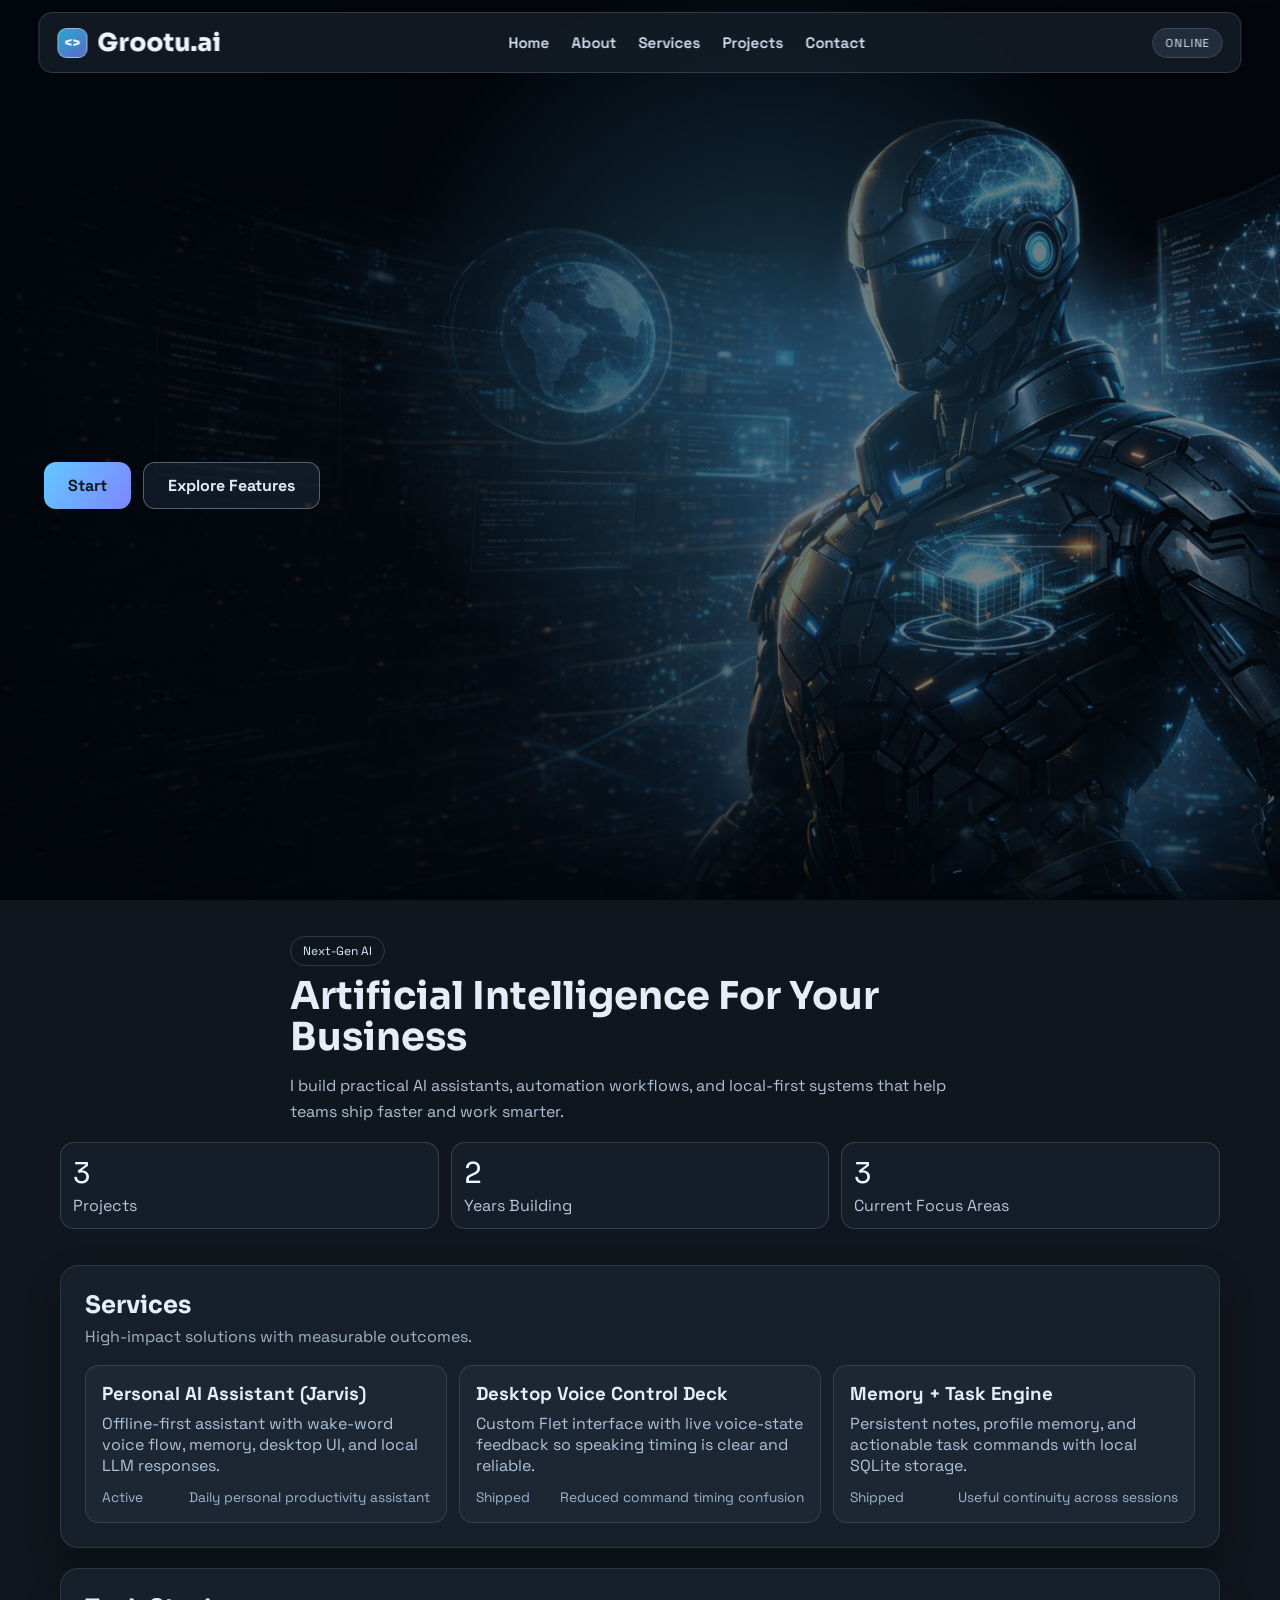
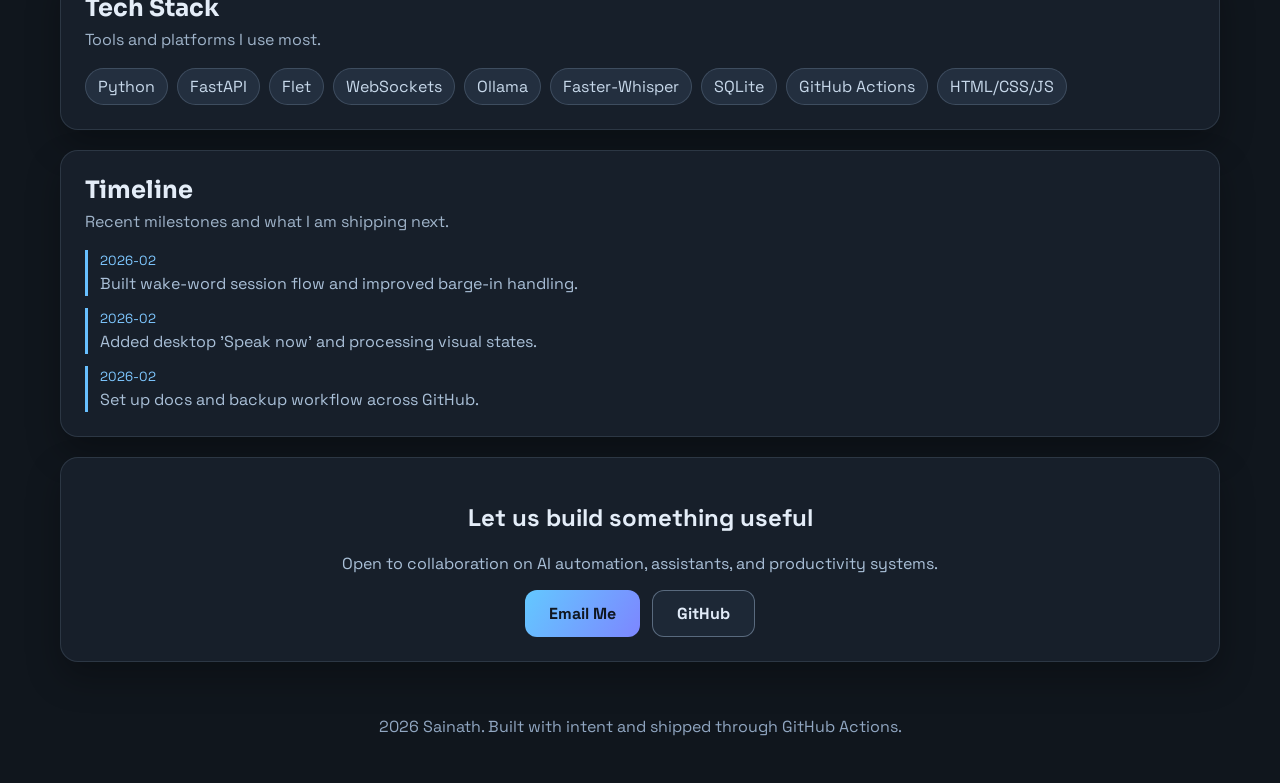
==== commit 99d812ee: "fix: make start screen image-only with start/features CTAs" ====
--- a/site/index.html
+++ b/site/index.html
@@ -30,20 +30,9 @@
       <section id="start" class="landing reveal">
         <div class="landing-overlay"></div>
         <div class="landing-copy">
-          <h1>
-            Build Smarter.<br />
-            Automate Faster.<br />
-            Think Ahead.
-          </h1>
-          <p>Your intelligent AI companion built for the future.</p>
-          <div class="hero-actions">
-            <a class="btn primary" href="#home">Get Started</a>
+          <div class="hero-actions landing-buttons">
+            <a class="btn primary" href="#home">Start</a>
             <a class="btn ghost" href="#services">Explore Features</a>
-          </div>
-          <div class="landing-meta">
-            <span>&#9889; Built for Developers</span>
-            <span>Startups</span>
-            <span>Enterprises</span>
           </div>
         </div>
       </section>
--- a/site/styles.css
+++ b/site/styles.css
@@ -102,7 +102,7 @@
   display: grid;
   align-items: center;
   background: linear-gradient(100deg, rgba(2, 7, 14, 0.86), rgba(4, 12, 23, 0.45)),
-    url("./assets/start-hero.jpg") center/cover no-repeat;
+    url("./assets/start-hero.png") center/cover no-repeat;
   position: relative;
 }
 
@@ -119,25 +119,15 @@
   z-index: 1;
 }
 
-.landing-copy h1 {
-  margin: 0 0 18px;
-  font-family: "Sora", sans-serif;
-  font-size: clamp(2.5rem, 6vw, 5.2rem);
-  line-height: 1.05;
-  color: #f8fbff;
-}
-
-.landing-copy p {
-  margin: 0 0 24px;
-  color: #cedceb;
-  font-size: clamp(1rem, 1.7vw, 1.15rem);
-}
-
 .hero-actions {
   display: flex;
   gap: 12px;
   flex-wrap: wrap;
   margin-bottom: 16px;
+}
+
+.landing-buttons {
+  margin-bottom: 0;
 }
 
 .btn {
@@ -161,22 +151,6 @@
   background: rgba(41, 57, 77, 0.35);
 }
 
-.landing-meta {
-  display: flex;
-  flex-wrap: wrap;
-  gap: 10px;
-  color: #bfcee1;
-}
-
-.landing-meta span {
-  position: relative;
-}
-
-.landing-meta span + span::before {
-  content: "•";
-  margin-right: 10px;
-}
-
 .hero {
   padding: 36px 0 16px;
 }
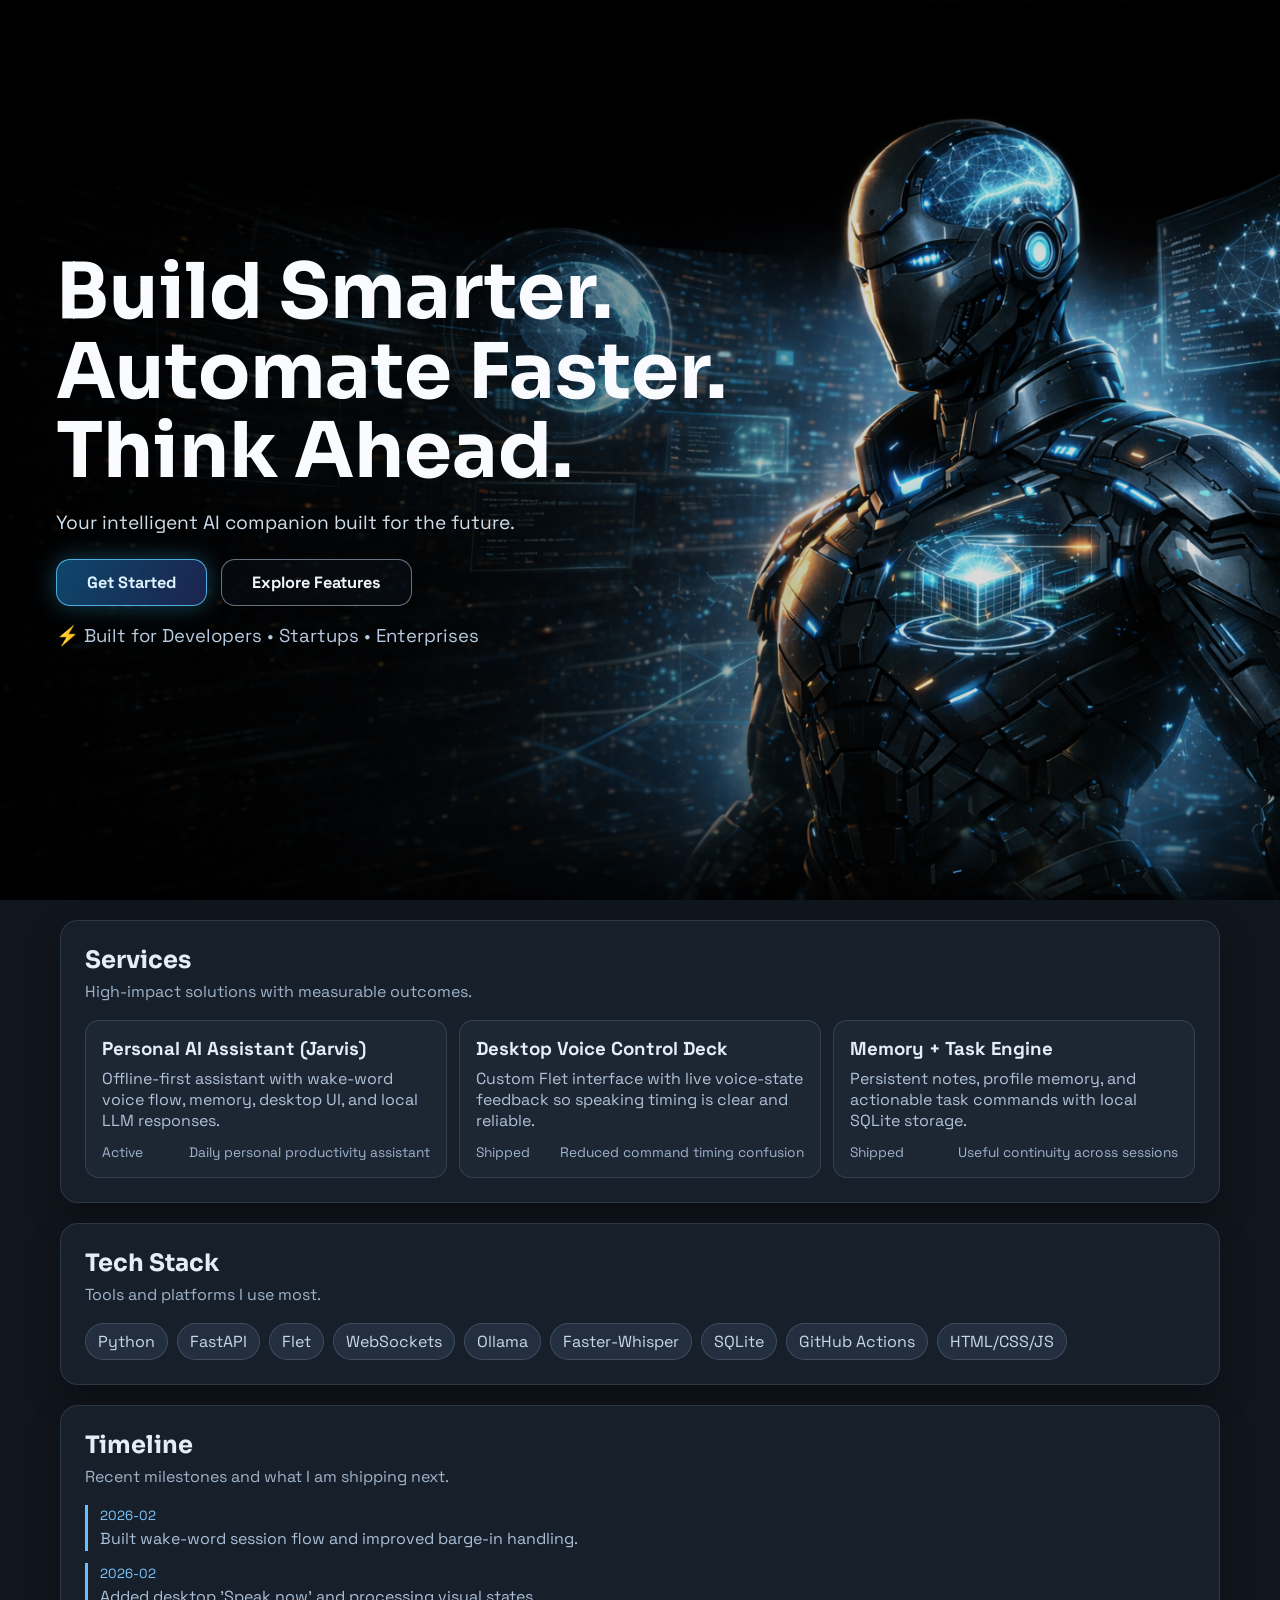
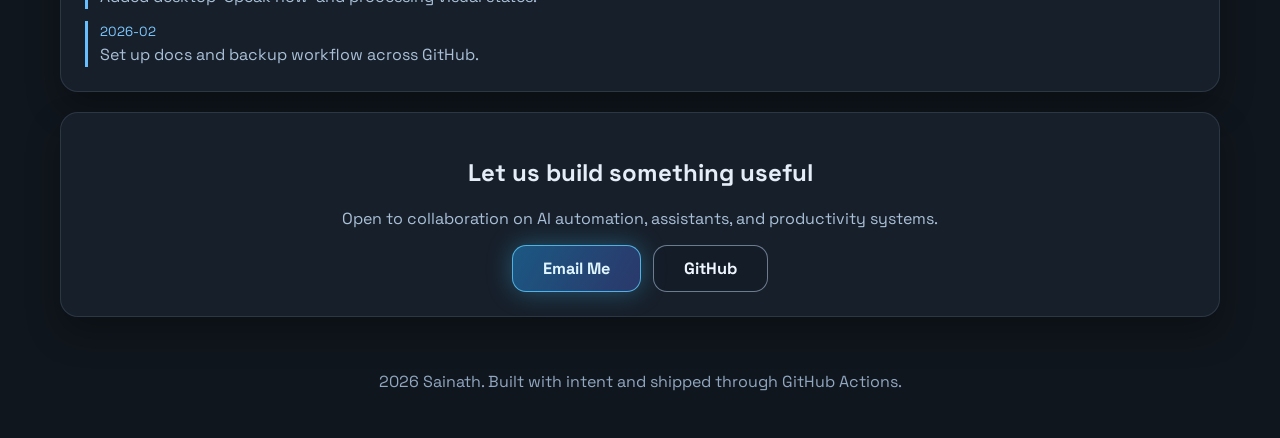
==== commit aa7c3982: "feat: make home an exact hero-only landing with CTA routing" ====
--- a/site/index.html
+++ b/site/index.html
@@ -14,51 +14,20 @@
     <link rel="stylesheet" href="./styles.css" />
   </head>
   <body>
-    <header class="topbar">
-      <a class="brand" href="#start"><span class="brand-icon">&lt;&gt;</span>Grootu.ai</a>
-      <nav>
-        <a href="#home">Home</a>
-        <a href="#stack">About</a>
-        <a href="#services">Services</a>
-        <a href="#timeline">Projects</a>
-        <a href="#contact">Contact</a>
-      </nav>
-      <div class="badge">ONLINE</div>
-    </header>
-
     <main>
-      <section id="start" class="landing reveal">
-        <div class="landing-overlay"></div>
+      <section id="home" class="landing">
         <div class="landing-copy">
-          <div class="hero-actions landing-buttons">
-            <a class="btn primary" href="#home">Start</a>
+          <h1>
+            Build Smarter.<br />
+            Automate Faster.<br />
+            Think Ahead.
+          </h1>
+          <p>Your intelligent AI companion built for the future.</p>
+          <div class="hero-actions">
+            <a class="btn primary" href="#home">Get Started</a>
             <a class="btn ghost" href="#services">Explore Features</a>
           </div>
-        </div>
-      </section>
-
-      <section id="home" class="hero reveal">
-        <div class="hero-copy-col">
-          <p class="kicker">Next-Gen AI</p>
-          <h1>Artificial Intelligence For Your Business</h1>
-          <p class="hero-copy">
-            I build practical AI assistants, automation workflows, and local-first systems
-            that help teams ship faster and work smarter.
-          </p>
-        </div>
-        <div class="hero-stats">
-          <article>
-            <span id="stat-projects">0</span>
-            <p>Projects</p>
-          </article>
-          <article>
-            <span id="stat-years">0</span>
-            <p>Years Building</p>
-          </article>
-          <article>
-            <span id="stat-focus">0</span>
-            <p>Current Focus Areas</p>
-          </article>
+          <div class="landing-meta">&#9889; Built for Developers • Startups • Enterprises</div>
         </div>
       </section>
 
--- a/site/styles.css
+++ b/site/styles.css
@@ -1,5 +1,4 @@
 :root {
-  --bg: #0f151d;
   --surface: #171f2a;
   --surface-soft: #1d2734;
   --text: #e4edf8;
@@ -25,188 +24,67 @@
   background: #10161d;
 }
 
-.topbar {
-  position: fixed;
-  top: 12px;
-  left: 50%;
-  transform: translateX(-50%);
-  z-index: 10;
-  width: min(1240px, 94vw);
-  padding: 14px 18px;
-  display: flex;
-  justify-content: space-between;
-  align-items: center;
-  background: rgba(20, 28, 38, 0.86);
-  border: 1px solid var(--line);
-  border-radius: 14px;
-  backdrop-filter: blur(6px);
-}
-
-.brand {
-  color: #eef4ff;
-  text-decoration: none;
-  font-family: "Sora", sans-serif;
-  font-size: 1.55rem;
-  font-weight: 800;
-  display: inline-flex;
-  align-items: center;
-  gap: 10px;
-}
-
-.brand-icon {
-  width: 30px;
-  height: 30px;
-  border-radius: 9px;
-  display: inline-grid;
-  place-items: center;
-  font-size: 0.84rem;
-  font-weight: 800;
-  color: #eaffff;
-  background: linear-gradient(145deg, #28a9cf, #5d69c9);
-  border: 1px solid rgba(255, 255, 255, 0.45);
-}
-
-nav {
-  display: flex;
-  gap: 22px;
-}
-
-nav a {
-  color: #d5e2f3;
-  text-decoration: none;
-  font-size: 0.95rem;
-  font-weight: 600;
-}
-
-nav a:hover {
-  color: #fff;
-}
-
-.badge {
-  border: 1px solid var(--line);
-  border-radius: 999px;
-  color: #dce9fa;
-  background: rgba(104, 130, 165, 0.2);
-  padding: 7px 12px;
-  font-size: 0.72rem;
-  letter-spacing: 0.8px;
-}
-
-main {
-  position: relative;
-}
-
 .landing {
   min-height: 100vh;
-  padding: 120px 44px 50px;
   display: grid;
   align-items: center;
-  background: linear-gradient(100deg, rgba(2, 7, 14, 0.86), rgba(4, 12, 23, 0.45)),
+  padding: clamp(22px, 5vw, 56px);
+  background: linear-gradient(90deg, rgba(0, 0, 0, 0.82) 0%, rgba(0, 0, 0, 0.5) 38%, rgba(0, 0, 0, 0.14) 70%),
     url("./assets/start-hero.png") center/cover no-repeat;
-  position: relative;
-}
-
-.landing-overlay {
-  position: absolute;
-  inset: 0;
-  background: radial-gradient(circle at 60% 40%, rgba(89, 196, 255, 0.25), transparent 42%);
-  pointer-events: none;
 }
 
 .landing-copy {
-  position: relative;
-  max-width: 660px;
-  z-index: 1;
+  max-width: 720px;
+}
+
+.landing-copy h1 {
+  margin: 0 0 18px;
+  font-family: "Sora", sans-serif;
+  font-size: clamp(2.4rem, 6vw, 5.4rem);
+  line-height: 1.04;
+  color: #f9fbff;
+}
+
+.landing-copy p {
+  margin: 0 0 24px;
+  color: #d0deec;
+  font-size: clamp(1rem, 1.8vw, 1.2rem);
 }
 
 .hero-actions {
   display: flex;
-  gap: 12px;
+  gap: 14px;
   flex-wrap: wrap;
-  margin-bottom: 16px;
-}
-
-.landing-buttons {
-  margin-bottom: 0;
+  margin-bottom: 18px;
 }
 
 .btn {
   text-decoration: none;
-  border-radius: 12px;
-  padding: 12px 24px;
+  border-radius: 14px;
+  padding: 12px 30px;
   font-weight: 700;
+  font-size: 1.02rem;
   display: inline-flex;
   align-items: center;
   justify-content: center;
 }
 
 .btn.primary {
-  background: linear-gradient(120deg, var(--primary), var(--primary-2));
-  color: #101721;
+  background: linear-gradient(120deg, rgba(34, 167, 255, 0.42), rgba(89, 115, 255, 0.3));
+  border: 1px solid rgba(92, 206, 255, 0.8);
+  color: #dff5ff;
+  box-shadow: 0 0 24px rgba(67, 196, 255, 0.34);
 }
 
 .btn.ghost {
-  border: 1px solid rgba(175, 199, 226, 0.42);
-  color: #e1ebf8;
-  background: rgba(41, 57, 77, 0.35);
-}
-
-.hero {
-  padding: 36px 0 16px;
-}
-
-.hero-copy-col {
-  width: min(700px, 92vw);
-  margin: 0 auto 18px;
-}
-
-.kicker {
-  margin: 0 0 10px;
-  display: inline-block;
-  border: 1px solid var(--line);
-  border-radius: 999px;
-  padding: 6px 12px;
-  font-size: 0.75rem;
-  color: #dce9ff;
-}
-
-.hero h1 {
-  margin: 0 0 14px;
-  font-family: "Sora", sans-serif;
-  font-size: clamp(1.7rem, 3vw, 2.5rem);
-  line-height: 1.08;
-}
-
-.hero-copy {
-  margin: 0;
-  color: var(--muted);
-  line-height: 1.6;
-}
-
-.hero-stats {
-  width: min(1160px, 92vw);
-  margin: 0 auto;
-  display: grid;
-  gap: 12px;
-  grid-template-columns: repeat(3, minmax(0, 1fr));
-}
-
-.hero-stats article {
-  background: rgba(22, 32, 44, 0.84);
-  border: 1px solid rgba(175, 199, 226, 0.2);
-  border-radius: 14px;
-  padding: 12px;
-  color: #ebf5ff;
-}
-
-.hero-stats span {
-  font-size: 1.8rem;
-  font-family: "Sora", sans-serif;
-}
-
-.hero-stats p {
-  margin: 4px 0 0;
-  color: #b5c6d9;
+  border: 1px solid rgba(182, 202, 229, 0.55);
+  color: #f0f6ff;
+  background: rgba(16, 24, 35, 0.35);
+}
+
+.landing-meta {
+  color: #b8cbe0;
+  font-size: clamp(1rem, 1.7vw, 1.16rem);
 }
 
 .panel {
@@ -329,25 +207,8 @@
 }
 
 @media (max-width: 760px) {
-  .topbar {
-    flex-wrap: wrap;
-    gap: 10px;
+  .landing {
+    padding: 24px;
+    background-position: 66% center;
   }
-
-  nav {
-    flex-wrap: wrap;
-    gap: 12px;
-  }
-
-  .brand {
-    font-size: 1.3rem;
-  }
-
-  .landing {
-    padding: 120px 20px 40px;
-  }
-
-  .hero-stats {
-    grid-template-columns: 1fr;
-  }
-}
+}
